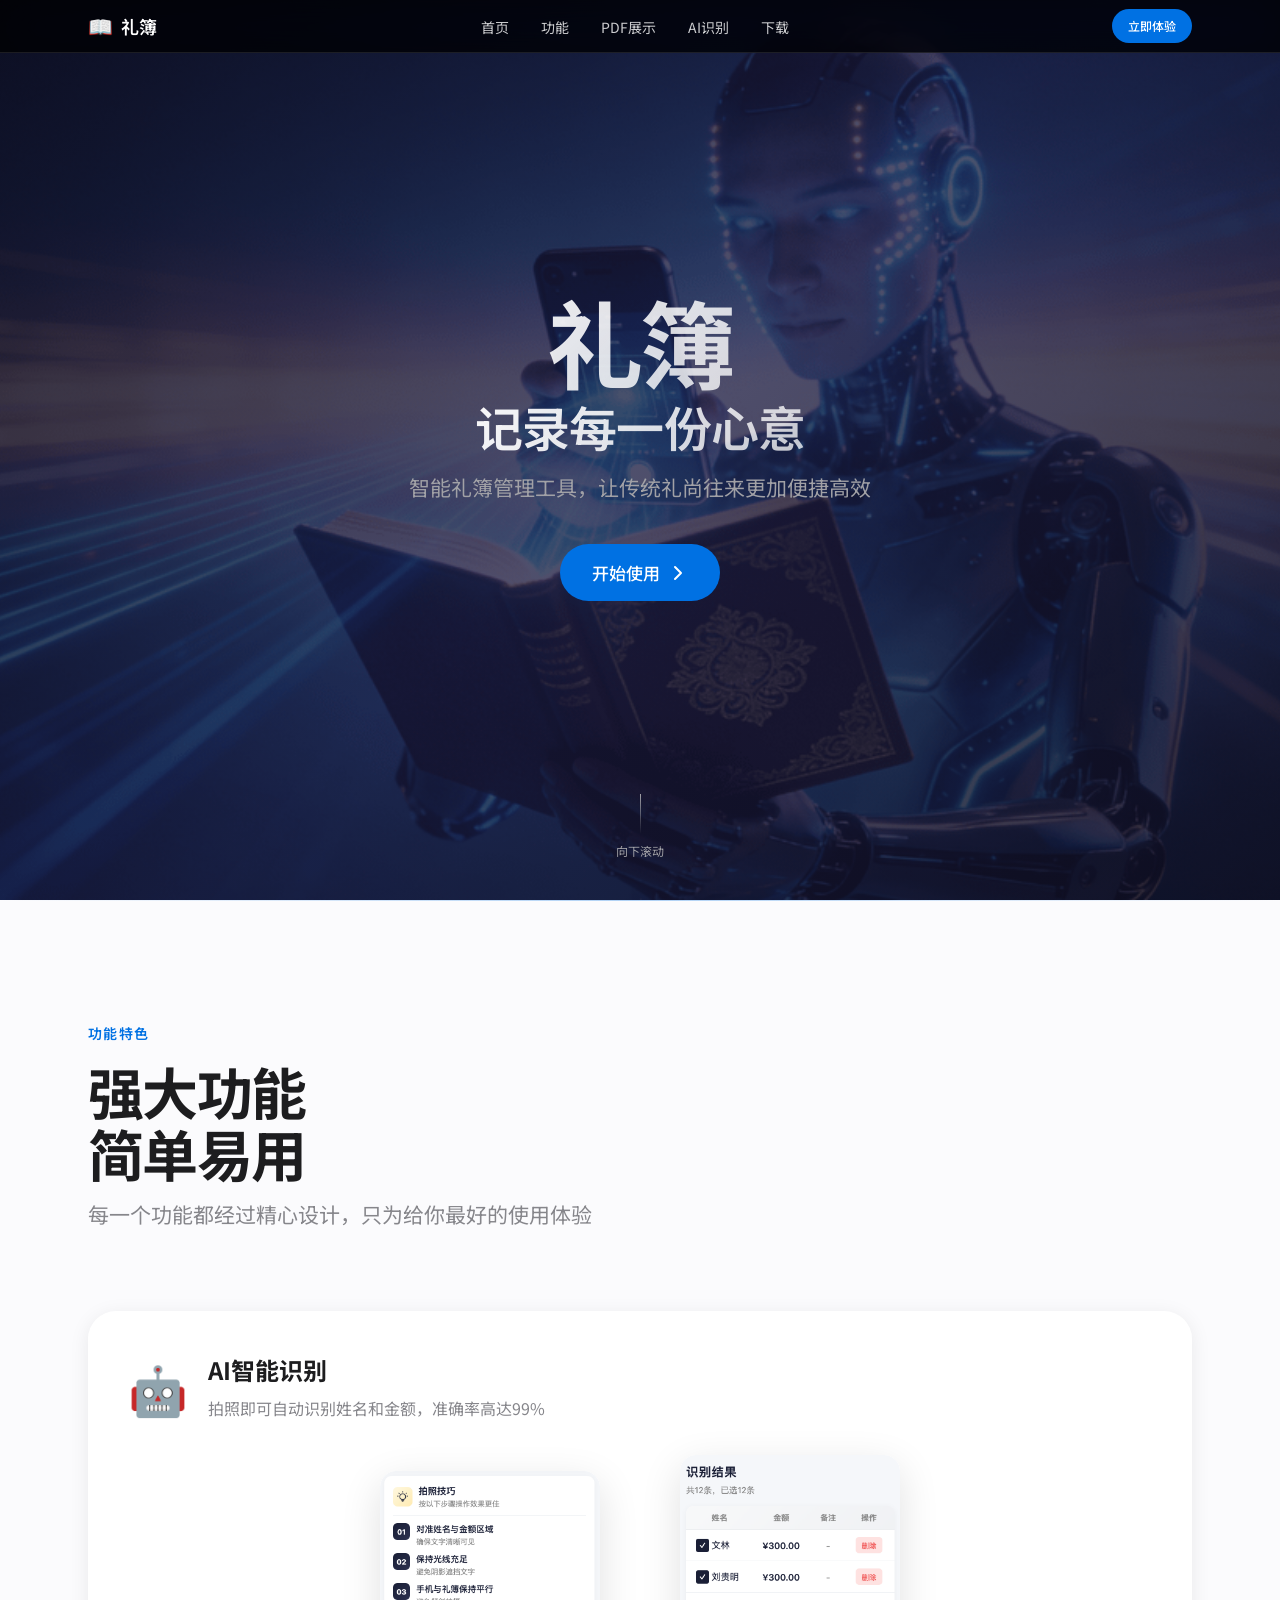
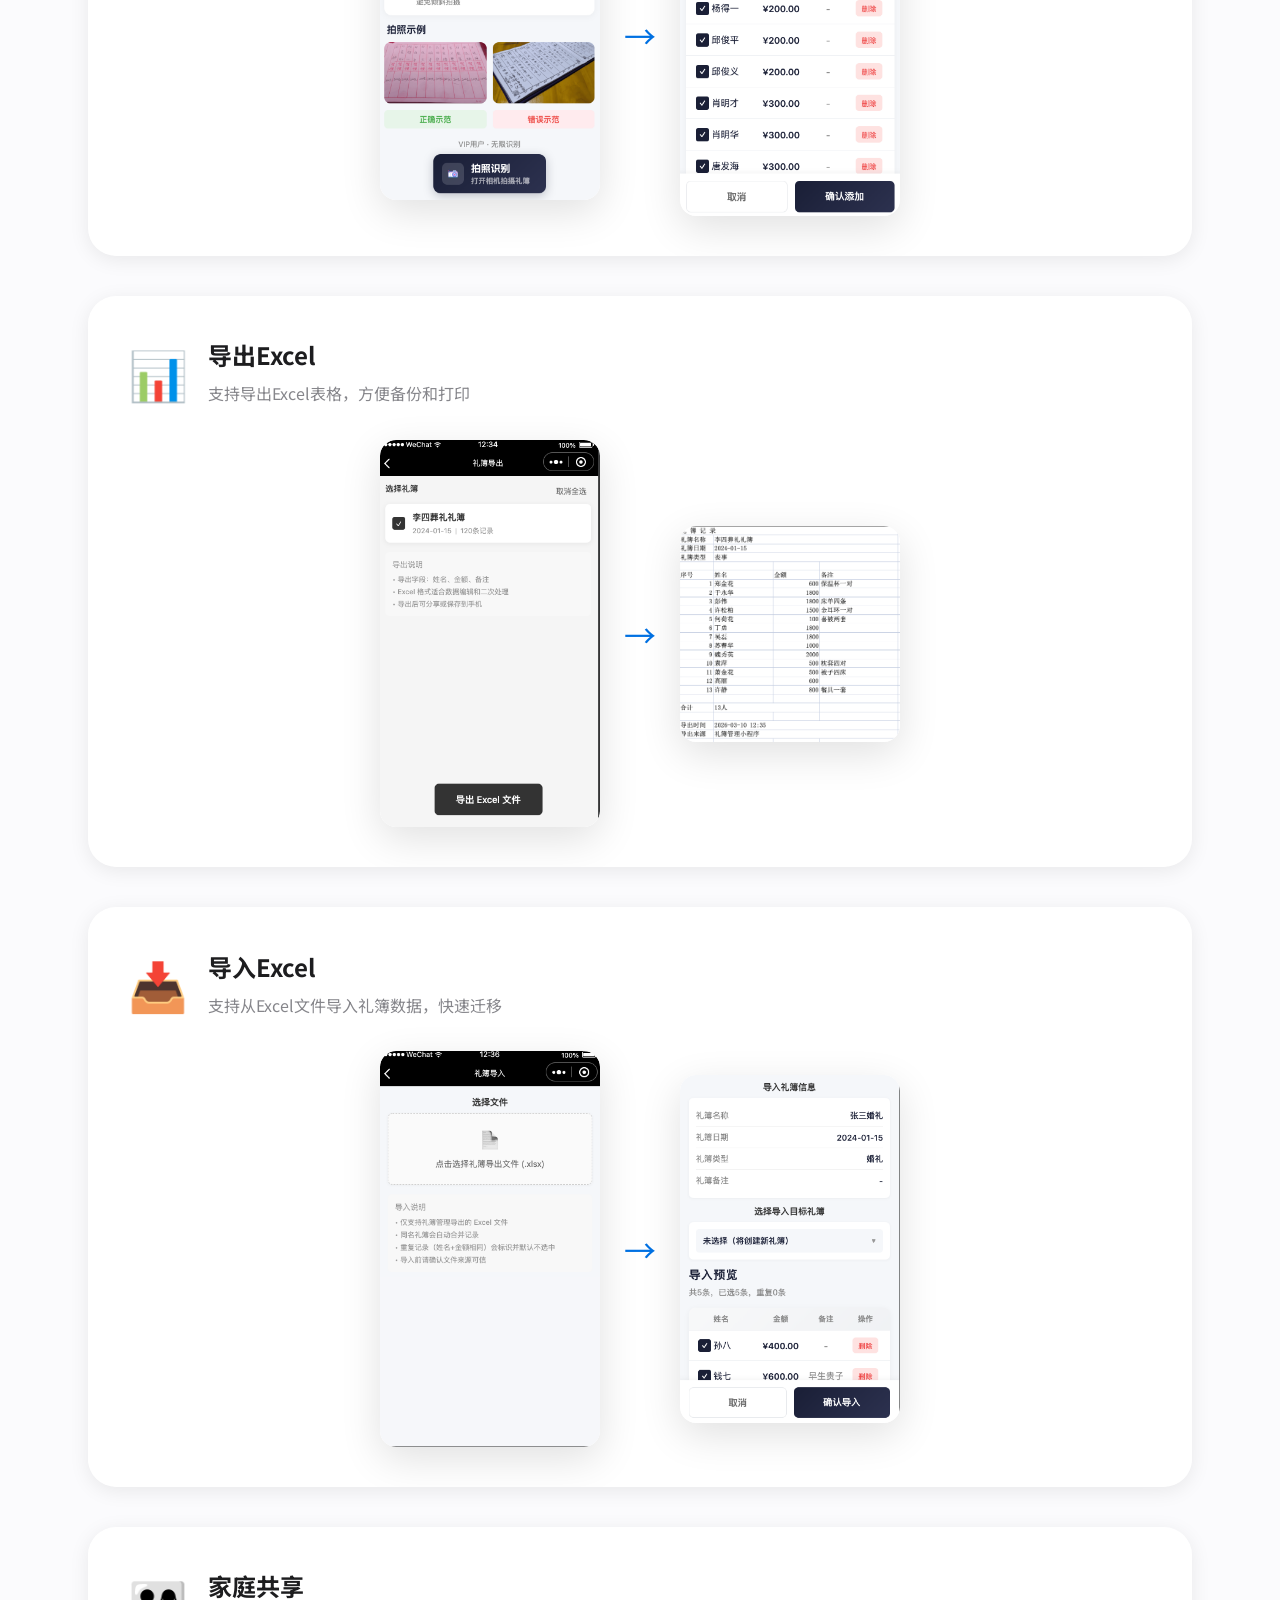
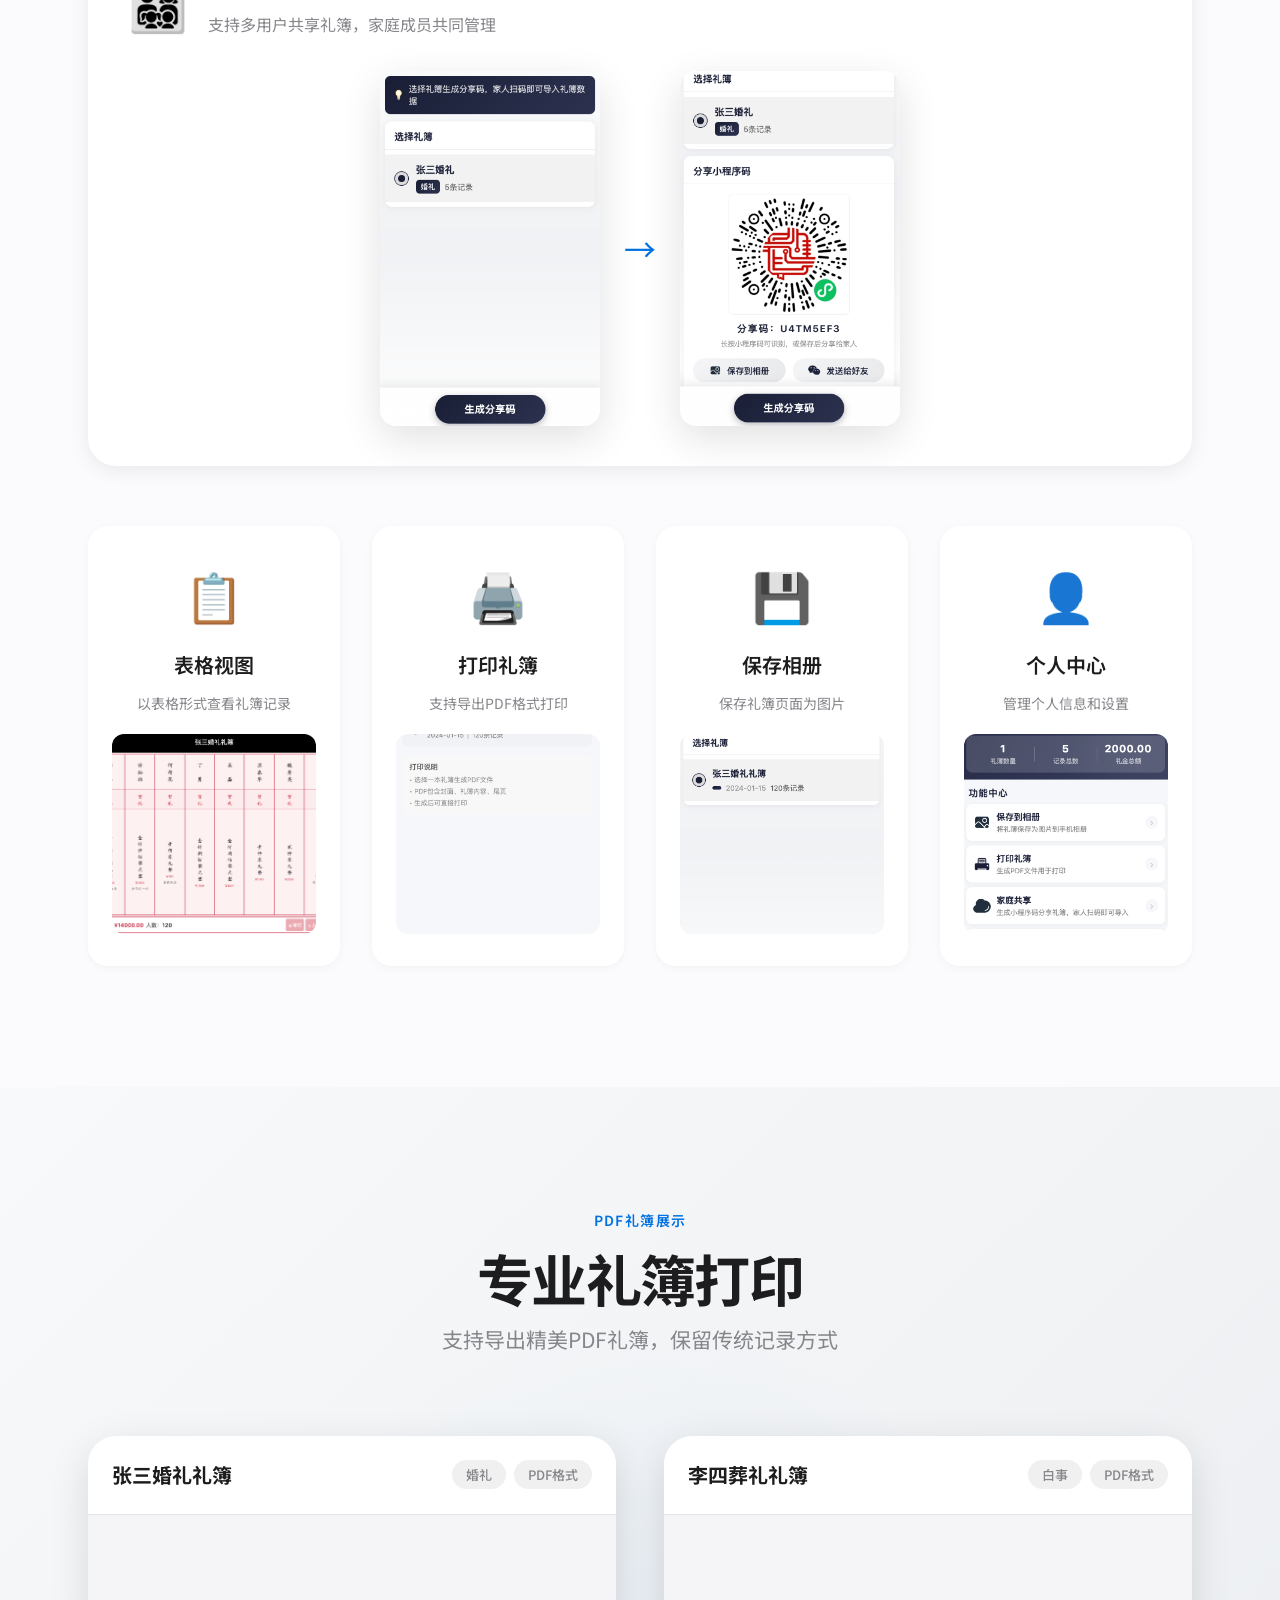
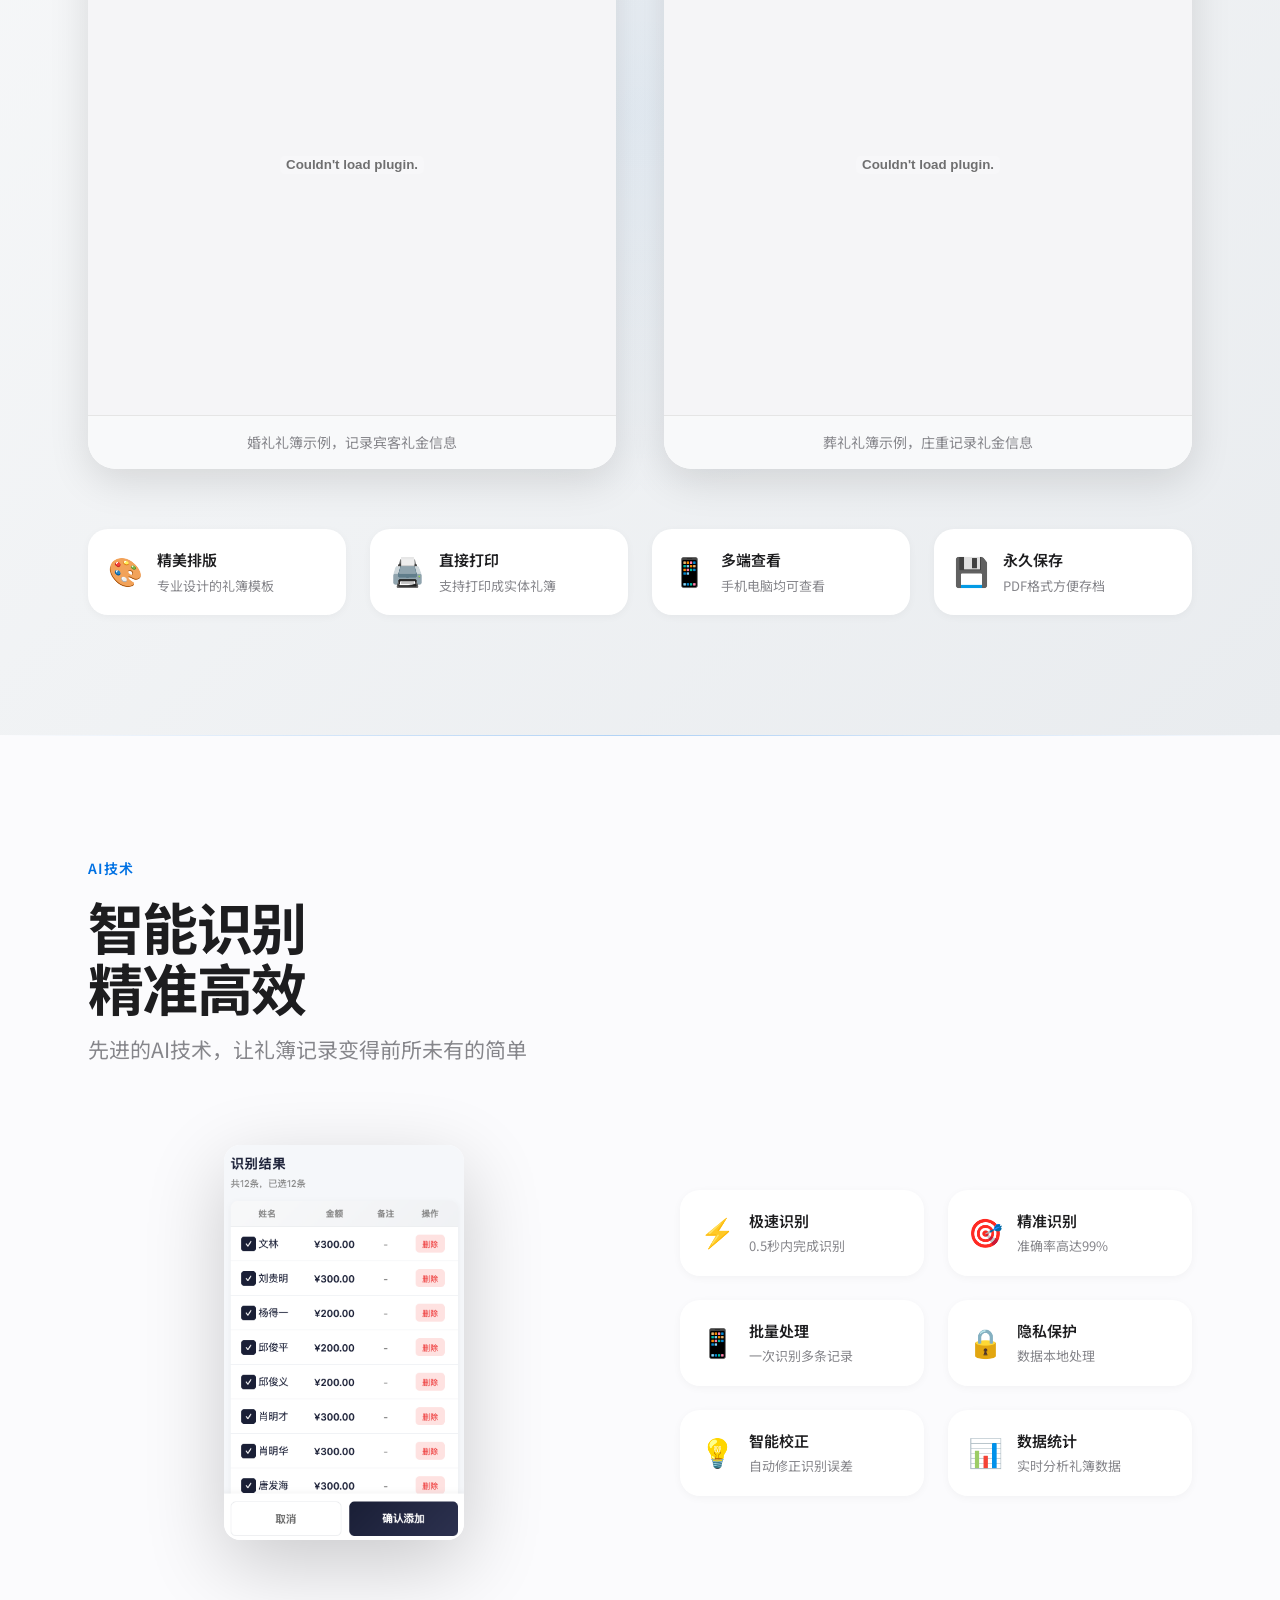
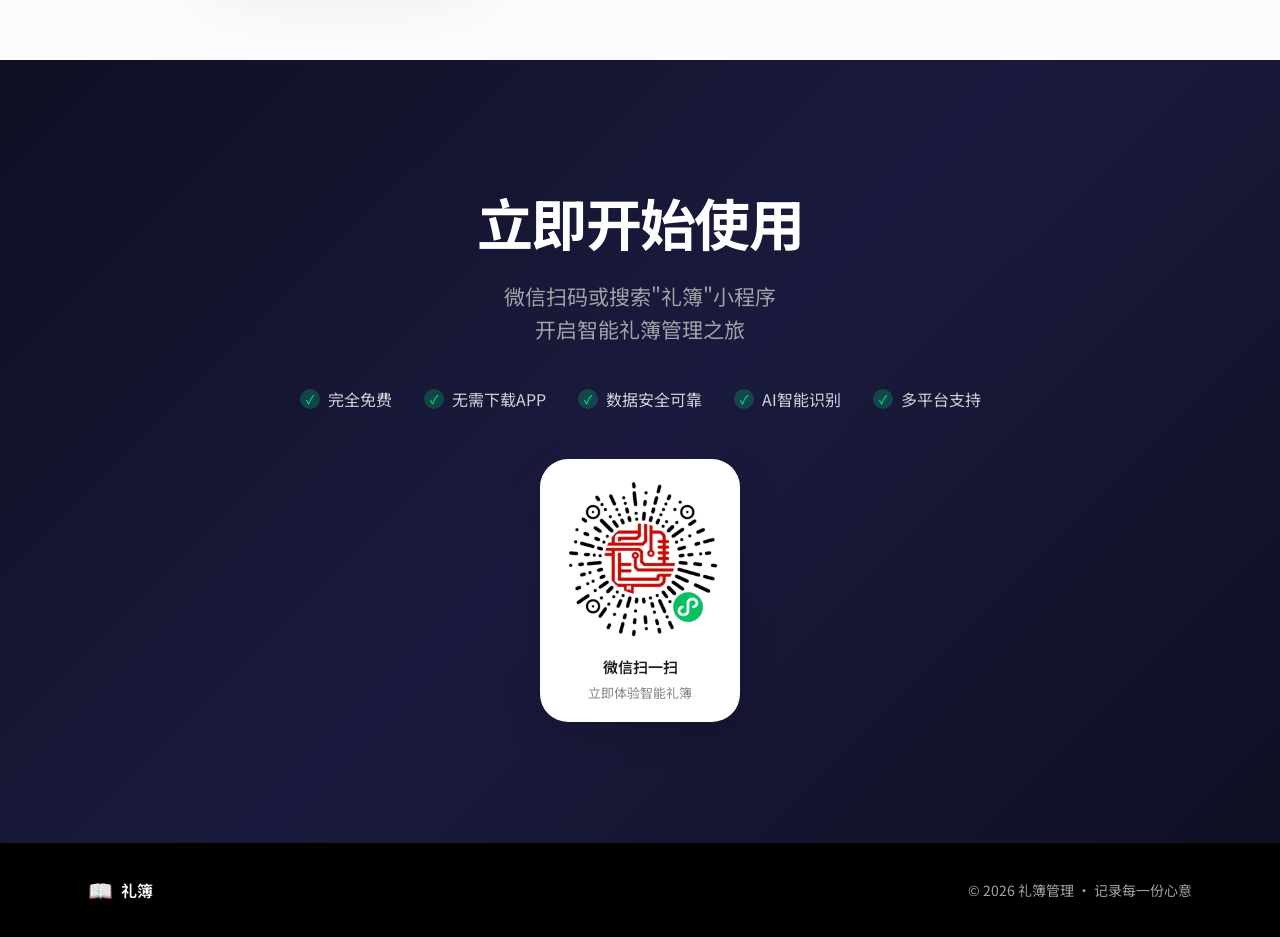
==== index.html @ dd9d32d2 "feat: 重新设计PC端页面，优化首屏展示 - 将pic.png作为首屏全屏背景 - 移除手机黑框效果，图片自适应展示 - 功能分组展示，操作和结果配对 - PDF内嵌展示，不打开新页面 - 添加丰" ====
<!doctype html>
<html lang="zh-CN">
  <head>
    <meta charset="UTF-8" />
    <meta name="viewport" content="width=device-width, initial-scale=1.0" />
    <title>礼簿 - 记录每一份心意</title>
    <link rel="stylesheet" href="./styles/styles.css" />
    <link
      href="https://fonts.googleapis.com/css2?family=Noto+Sans+SC:wght@300;400;500;600;700;800&display=swap"
      rel="stylesheet"
    />
  </head>
  <body>
    <nav class="navbar">
      <div class="nav-container">
        <div class="nav-logo">
          <span class="logo-icon">📖</span>
          <span class="logo-text">礼簿</span>
        </div>
        <ul class="nav-menu">
          <li><a href="#hero">首页</a></li>
          <li><a href="#features">功能</a></li>
          <li><a href="#pdf-showcase">PDF展示</a></li>
          <li><a href="#ai">AI识别</a></li>
          <li><a href="#download">下载</a></li>
        </ul>
        <a href="#download" class="nav-btn">立即体验</a>
      </div>
    </nav>

    <section id="hero" class="hero">
      <div class="hero-bg">
        <img src="./images/pic.png" alt="AI扫描礼簿" class="hero-bg-image" />
        <div class="hero-overlay"></div>
      </div>
      <div class="hero-content">
        <h1 class="hero-title">
          <span class="title-line title-line-1">礼簿</span>
          <span class="title-line title-line-2">记录每一份心意</span>
        </h1>
        <p class="hero-subtitle">
          智能礼簿管理工具，让传统礼尚往来更加便捷高效
        </p>
        <div class="hero-cta">
          <a href="#download" class="btn btn-primary">
            <span>开始使用</span>
            <svg
              class="btn-arrow"
              width="20"
              height="20"
              viewBox="0 0 20 20"
              fill="none"
            >
              <path
                d="M7 4L13 10L7 16"
                stroke="currentColor"
                stroke-width="2"
                stroke-linecap="round"
                stroke-linejoin="round"
              />
            </svg>
          </a>
        </div>
      </div>
      <div class="scroll-indicator">
        <div class="scroll-line"></div>
        <span>向下滚动</span>
      </div>
    </section>

    <section id="features" class="features">
      <div class="container">
        <div class="section-intro">
          <span class="section-label">功能特色</span>
          <h2 class="section-title">强大功能<br />简单易用</h2>
          <p class="section-desc">
            每一个功能都经过精心设计，只为给你最好的使用体验
          </p>
        </div>

        <div class="feature-group" data-aos="fade-up">
          <div class="feature-group-header">
            <div class="feature-group-icon">🤖</div>
            <div class="feature-group-info">
              <h3 class="feature-group-title">AI智能识别</h3>
              <p class="feature-group-desc">
                拍照即可自动识别姓名和金额，准确率高达99%
              </p>
            </div>
          </div>
          <div class="feature-group-images">
            <div class="feature-image-card">
              <img src="./images/ai-scan.png" alt="AI识别" />
              <div class="image-label">拍照识别</div>
            </div>
            <div class="feature-arrow">→</div>
            <div class="feature-image-card">
              <img src="./images/ai-scan-result.png" alt="识别结果" />
              <div class="image-label">识别结果</div>
            </div>
          </div>
        </div>

        <div class="feature-group" data-aos="fade-up" data-aos-delay="100">
          <div class="feature-group-header">
            <div class="feature-group-icon">📊</div>
            <div class="feature-group-info">
              <h3 class="feature-group-title">导出Excel</h3>
              <p class="feature-group-desc">
                支持导出Excel表格，方便备份和打印
              </p>
            </div>
          </div>
          <div class="feature-group-images">
            <div class="feature-image-card">
              <img src="./images/excel-export.png" alt="导出Excel" />
              <div class="image-label">导出操作</div>
            </div>
            <div class="feature-arrow">→</div>
            <div class="feature-image-card">
              <img src="./images/excel-export-reault.png" alt="导出结果" />
              <div class="image-label">导出结果</div>
            </div>
          </div>
        </div>

        <div class="feature-group" data-aos="fade-up" data-aos-delay="200">
          <div class="feature-group-header">
            <div class="feature-group-icon">📥</div>
            <div class="feature-group-info">
              <h3 class="feature-group-title">导入Excel</h3>
              <p class="feature-group-desc">
                支持从Excel文件导入礼簿数据，快速迁移
              </p>
            </div>
          </div>
          <div class="feature-group-images">
            <div class="feature-image-card">
              <img src="./images/excel-import.png" alt="导入Excel" />
              <div class="image-label">导入操作</div>
            </div>
            <div class="feature-arrow">→</div>
            <div class="feature-image-card">
              <img src="./images/excel-import-result.png" alt="导入结果" />
              <div class="image-label">导入结果</div>
            </div>
          </div>
        </div>

        <div class="feature-group" data-aos="fade-up" data-aos-delay="300">
          <div class="feature-group-header">
            <div class="feature-group-icon">👨‍👩‍👧‍👦</div>
            <div class="feature-group-info">
              <h3 class="feature-group-title">家庭共享</h3>
              <p class="feature-group-desc">
                支持多用户共享礼簿，家庭成员共同管理
              </p>
            </div>
          </div>
          <div class="feature-group-images">
            <div class="feature-image-card">
              <img src="./images/vip-family-share.png" alt="家庭共享" />
              <div class="image-label">共享设置</div>
            </div>
            <div class="feature-arrow">→</div>
            <div class="feature-image-card">
              <img src="./images/vip-family-share-result.png" alt="共享结果" />
              <div class="image-label">共享成员</div>
            </div>
          </div>
        </div>

        <div class="single-features">
          <div class="single-feature-card" data-aos="flip-left">
            <div class="single-feature-icon">📋</div>
            <h3 class="single-feature-title">表格视图</h3>
            <p class="single-feature-desc">以表格形式查看礼簿记录</p>
            <div class="single-feature-image">
              <img src="./images/git-book-view-table.png" alt="表格视图" />
            </div>
          </div>
          <div
            class="single-feature-card"
            data-aos="flip-left"
            data-aos-delay="100"
          >
            <div class="single-feature-icon">🖨️</div>
            <h3 class="single-feature-title">打印礼簿</h3>
            <p class="single-feature-desc">支持导出PDF格式打印</p>
            <div class="single-feature-image">
              <img src="./images/print-git-book.png" alt="打印礼簿" />
            </div>
          </div>
          <div
            class="single-feature-card"
            data-aos="flip-left"
            data-aos-delay="200"
          >
            <div class="single-feature-icon">💾</div>
            <h3 class="single-feature-title">保存相册</h3>
            <p class="single-feature-desc">保存礼簿页面为图片</p>
            <div class="single-feature-image">
              <img src="./images/save-photo.png" alt="保存相册" />
            </div>
          </div>
          <div
            class="single-feature-card"
            data-aos="flip-left"
            data-aos-delay="300"
          >
            <div class="single-feature-icon">👤</div>
            <h3 class="single-feature-title">个人中心</h3>
            <p class="single-feature-desc">管理个人信息和设置</p>
            <div class="single-feature-image">
              <img src="./images/my.png" alt="个人中心" />
            </div>
          </div>
        </div>
      </div>
    </section>

    <section id="pdf-showcase" class="pdf-showcase">
      <div class="container">
        <div class="section-intro center">
          <span class="section-label">PDF礼簿展示</span>
          <h2 class="section-title">专业礼簿打印</h2>
          <p class="section-desc">支持导出精美PDF礼簿，保留传统记录方式</p>
        </div>
        <div class="pdf-embed-grid">
          <div class="pdf-embed-card" data-aos="zoom-in">
            <div class="pdf-embed-header">
              <h3 class="pdf-embed-title">张三婚礼礼簿</h3>
              <div class="pdf-embed-tags">
                <span class="pdf-tag">婚礼</span>
                <span class="pdf-tag">PDF格式</span>
              </div>
            </div>
            <div class="pdf-embed-container">
              <embed
                src="./assets/张三婚礼礼簿.pdf"
                type="application/pdf"
                width="100%"
                height="100%"
              />
            </div>
            <div class="pdf-embed-footer">
              <p>婚礼礼簿示例，记录宾客礼金信息</p>
            </div>
          </div>
          <div class="pdf-embed-card" data-aos="zoom-in" data-aos-delay="200">
            <div class="pdf-embed-header">
              <h3 class="pdf-embed-title">李四葬礼礼簿</h3>
              <div class="pdf-embed-tags">
                <span class="pdf-tag">白事</span>
                <span class="pdf-tag">PDF格式</span>
              </div>
            </div>
            <div class="pdf-embed-container">
              <embed
                src="./assets/李四葬礼礼簿.pdf"
                type="application/pdf"
                width="100%"
                height="100%"
              />
            </div>
            <div class="pdf-embed-footer">
              <p>葬礼礼簿示例，庄重记录礼金信息</p>
            </div>
          </div>
        </div>
        <div class="pdf-features">
          <div class="pdf-feature-item" data-aos="flip-left">
            <div class="pdf-feature-icon">🎨</div>
            <div class="pdf-feature-content">
              <h4>精美排版</h4>
              <p>专业设计的礼簿模板</p>
            </div>
          </div>
          <div
            class="pdf-feature-item"
            data-aos="flip-left"
            data-aos-delay="100"
          >
            <div class="pdf-feature-icon">🖨️</div>
            <div class="pdf-feature-content">
              <h4>直接打印</h4>
              <p>支持打印成实体礼簿</p>
            </div>
          </div>
          <div
            class="pdf-feature-item"
            data-aos="flip-left"
            data-aos-delay="200"
          >
            <div class="pdf-feature-icon">📱</div>
            <div class="pdf-feature-content">
              <h4>多端查看</h4>
              <p>手机电脑均可查看</p>
            </div>
          </div>
          <div
            class="pdf-feature-item"
            data-aos="flip-left"
            data-aos-delay="300"
          >
            <div class="pdf-feature-icon">💾</div>
            <div class="pdf-feature-content">
              <h4>永久保存</h4>
              <p>PDF格式方便存档</p>
            </div>
          </div>
        </div>
      </div>
    </section>

    <section id="ai" class="ai-section">
      <div class="container">
        <div class="section-intro">
          <span class="section-label">AI技术</span>
          <h2 class="section-title">智能识别<br />精准高效</h2>
          <p class="section-desc">先进的AI技术，让礼簿记录变得前所未有的简单</p>
        </div>
        <div class="ai-showcase">
          <div class="ai-phone" data-aos="fade-right">
            <div class="ai-phone-frame">
              <img
                src="./images/ai-scan-result.png"
                alt="AI识别结果"
                class="ai-image"
              />
            </div>
          </div>
          <div class="ai-features">
            <div class="ai-feature-item" data-aos="fade-left">
              <div class="ai-feature-icon">⚡</div>
              <div class="ai-feature-content">
                <h4>极速识别</h4>
                <p>0.5秒内完成识别</p>
              </div>
            </div>
            <div
              class="ai-feature-item"
              data-aos="fade-left"
              data-aos-delay="100"
            >
              <div class="ai-feature-icon">🎯</div>
              <div class="ai-feature-content">
                <h4>精准识别</h4>
                <p>准确率高达99%</p>
              </div>
            </div>
            <div
              class="ai-feature-item"
              data-aos="fade-left"
              data-aos-delay="200"
            >
              <div class="ai-feature-icon">📱</div>
              <div class="ai-feature-content">
                <h4>批量处理</h4>
                <p>一次识别多条记录</p>
              </div>
            </div>
            <div
              class="ai-feature-item"
              data-aos="fade-left"
              data-aos-delay="300"
            >
              <div class="ai-feature-icon">🔒</div>
              <div class="ai-feature-content">
                <h4>隐私保护</h4>
                <p>数据本地处理</p>
              </div>
            </div>
            <div
              class="ai-feature-item"
              data-aos="fade-left"
              data-aos-delay="400"
            >
              <div class="ai-feature-icon">💡</div>
              <div class="ai-feature-content">
                <h4>智能校正</h4>
                <p>自动修正识别误差</p>
              </div>
            </div>
            <div
              class="ai-feature-item"
              data-aos="fade-left"
              data-aos-delay="500"
            >
              <div class="ai-feature-icon">📊</div>
              <div class="ai-feature-content">
                <h4>数据统计</h4>
                <p>实时分析礼簿数据</p>
              </div>
            </div>
          </div>
        </div>
      </div>
    </section>

    <section id="download" class="download">
      <div class="download-bg">
        <div class="floating-shapes">
          <div class="shape shape-1"></div>
          <div class="shape shape-2"></div>
          <div class="shape shape-3"></div>
        </div>
      </div>
      <div class="container">
        <div class="download-content">
          <h2 class="download-title">立即开始使用</h2>
          <p class="download-desc">
            微信扫码或搜索"礼簿"小程序<br />开启智能礼簿管理之旅
          </p>
          <div class="download-features">
            <div class="download-feature" data-aos="zoom-in">
              <span class="check-icon">✓</span>
              <span>完全免费</span>
            </div>
            <div
              class="download-feature"
              data-aos="zoom-in"
              data-aos-delay="100"
            >
              <span class="check-icon">✓</span>
              <span>无需下载APP</span>
            </div>
            <div
              class="download-feature"
              data-aos="zoom-in"
              data-aos-delay="200"
            >
              <span class="check-icon">✓</span>
              <span>数据安全可靠</span>
            </div>
            <div
              class="download-feature"
              data-aos="zoom-in"
              data-aos-delay="300"
            >
              <span class="check-icon">✓</span>
              <span>AI智能识别</span>
            </div>
            <div
              class="download-feature"
              data-aos="zoom-in"
              data-aos-delay="400"
            >
              <span class="check-icon">✓</span>
              <span>多平台支持</span>
            </div>
          </div>
          <div class="download-qr">
            <div class="qr-container" data-aos="zoom-in">
              <img
                src="./images/qrcode.jpg"
                alt="礼簿小程序二维码"
                class="qr-image"
              />
              <p class="qr-text">微信扫一扫</p>
              <p class="qr-subtext">立即体验智能礼簿</p>
            </div>
          </div>
        </div>
      </div>
    </section>

    <footer class="footer">
      <div class="container">
        <div class="footer-content">
          <div class="footer-brand">
            <span class="footer-logo">📖</span>
            <span class="footer-name">礼簿</span>
          </div>
          <p class="footer-copyright">© 2026 礼簿管理 · 记录每一份心意</p>
        </div>
      </div>
    </footer>

    <script src="./scripts/script.js"></script>
  </body>
</html>
---- styles/styles.css ----
* {
  margin: 0;
  padding: 0;
  box-sizing: border-box;
}

:root {
  --text-primary: #1d1d1f;
  --text-secondary: #86868b;
  --text-light: #a1a1a6;
  --bg-primary: #000000;
  --bg-secondary: #fbfbfd;
  --bg-card: #ffffff;
  --accent-blue: #0071e3;
  --accent-blue-hover: #0077ed;
  --gradient-1: linear-gradient(135deg, #667eea 0%, #764ba2 100%);
  --gradient-2: linear-gradient(135deg, #f093fb 0%, #f5576c 100%);
  --gradient-3: linear-gradient(135deg, #4facfe 0%, #00f2fe 100%);
  --shadow-sm: 0 2px 8px rgba(0, 0, 0, 0.04);
  --shadow-md: 0 4px 20px rgba(0, 0, 0, 0.08);
  --shadow-lg: 0 12px 40px rgba(0, 0, 0, 0.12);
  --shadow-xl: 0 24px 80px rgba(0, 0, 0, 0.2);
  --radius-sm: 12px;
  --radius-md: 20px;
  --radius-lg: 28px;
  --radius-xl: 40px;
}

html {
  scroll-behavior: smooth;
}

body {
  font-family:
    "Noto Sans SC",
    -apple-system,
    BlinkMacSystemFont,
    "SF Pro Display",
    "SF Pro Text",
    sans-serif;
  color: var(--text-primary);
  line-height: 1.5;
  background: var(--bg-primary);
  overflow-x: hidden;
  -webkit-font-smoothing: antialiased;
  -moz-osx-font-smoothing: grayscale;
}

.container {
  max-width: 1200px;
  margin: 0 auto;
  padding: 0 48px;
}

.navbar {
  position: fixed;
  top: 0;
  left: 0;
  right: 0;
  background: rgba(0, 0, 0, 0.8);
  backdrop-filter: saturate(180%) blur(20px);
  -webkit-backdrop-filter: saturate(180%) blur(20px);
  z-index: 1000;
  border-bottom: 1px solid rgba(255, 255, 255, 0.1);
  transition: all 0.3s ease;
}

.navbar.scrolled {
  background: rgba(0, 0, 0, 0.95);
  box-shadow: 0 4px 20px rgba(0, 0, 0, 0.3);
}

.nav-container {
  max-width: 1200px;
  margin: 0 auto;
  padding: 0 48px;
  display: flex;
  align-items: center;
  justify-content: space-between;
  height: 52px;
}

.nav-logo {
  display: flex;
  align-items: center;
  gap: 8px;
  font-size: 18px;
  font-weight: 600;
  color: #ffffff;
  animation: fadeInDown 0.8s ease;
}

.logo-icon {
  font-size: 20px;
  animation: pulse 2s ease-in-out infinite;
}

@keyframes pulse {
  0%,
  100% {
    transform: scale(1);
  }
  50% {
    transform: scale(1.1);
  }
}

.nav-menu {
  display: flex;
  list-style: none;
  gap: 32px;
  animation: fadeInDown 0.8s ease 0.2s both;
}

.nav-menu a {
  text-decoration: none;
  color: rgba(255, 255, 255, 0.8);
  font-size: 14px;
  font-weight: 400;
  transition: all 0.3s ease;
  position: relative;
}

.nav-menu a::after {
  content: "";
  position: absolute;
  bottom: -4px;
  left: 0;
  width: 0;
  height: 2px;
  background: var(--accent-blue);
  transition: width 0.3s ease;
}

.nav-menu a:hover {
  color: #ffffff;
}

.nav-menu a:hover::after {
  width: 100%;
}

.nav-btn {
  display: inline-flex;
  align-items: center;
  padding: 8px 16px;
  background: var(--accent-blue);
  color: white;
  text-decoration: none;
  border-radius: 980px;
  font-size: 12px;
  font-weight: 500;
  transition: all 0.3s ease;
  animation: fadeInDown 0.8s ease 0.4s both;
}

.nav-btn:hover {
  background: var(--accent-blue-hover);
  transform: translateY(-2px);
  box-shadow: 0 4px 12px rgba(0, 113, 227, 0.4);
}

@keyframes fadeInDown {
  from {
    opacity: 0;
    transform: translateY(-20px);
  }
  to {
    opacity: 1;
    transform: translateY(0);
  }
}

.hero {
  min-height: 100vh;
  display: flex;
  flex-direction: column;
  align-items: center;
  justify-content: center;
  position: relative;
  overflow: hidden;
  padding-top: 52px;
  padding-bottom: 60px;
}

.hero-bg {
  position: absolute;
  top: 0;
  left: 0;
  right: 0;
  bottom: 0;
  overflow: hidden;
}

.hero-bg-image {
  width: 100%;
  height: 100%;
  object-fit: cover;
  object-position: center;
  animation: bgZoom 20s ease-in-out infinite;
}

@keyframes bgZoom {
  0%, 100% {
    transform: scale(1);
  }
  50% {
    transform: scale(1.05);
  }
}

.hero-overlay {
  position: absolute;
  top: 0;
  left: 0;
  right: 0;
  bottom: 0;
  background: linear-gradient(
    135deg,
    rgba(15, 15, 35, 0.85) 0%,
    rgba(26, 26, 62, 0.75) 50%,
    rgba(15, 15, 35, 0.85) 100%
  );
}

.hero-content {
  position: relative;
  z-index: 1;
  text-align: center;
  padding: 0 24px;
  animation: fadeInUp 1s ease 0.5s both;
}

@keyframes fadeInUp {
  from {
    opacity: 0;
    transform: translateY(40px);
  }
  to {
    opacity: 1;
    transform: translateY(0);
  }
}

.hero-title {
  margin-bottom: 20px;
}

.title-line {
  display: block;
  background: linear-gradient(
    135deg,
    #ffffff 0%,
    rgba(255, 255, 255, 0.7) 100%
  );
  -webkit-background-clip: text;
  -webkit-text-fill-color: transparent;
  background-clip: text;
}

.title-line-1 {
  font-size: clamp(48px, 10vw, 96px);
  font-weight: 700;
  letter-spacing: -0.03em;
  line-height: 1.05;
  animation: titleGlow 3s ease-in-out infinite;
}

@keyframes titleGlow {
  0%,
  100% {
    filter: drop-shadow(0 0 20px rgba(255, 255, 255, 0.3));
  }
  50% {
    filter: drop-shadow(0 0 40px rgba(255, 255, 255, 0.5));
  }
}

.title-line-2 {
  font-size: clamp(24px, 5vw, 48px);
  font-weight: 600;
  letter-spacing: -0.02em;
  line-height: 1.1;
  margin-top: 8px;
}

.hero-subtitle {
  font-size: clamp(16px, 2vw, 21px);
  color: var(--text-light);
  margin-bottom: 40px;
  max-width: 500px;
  margin-left: auto;
  margin-right: auto;
  line-height: 1.5;
  animation: fadeIn 1s ease 0.8s both;
}

@keyframes fadeIn {
  from {
    opacity: 0;
  }
  to {
    opacity: 1;
  }
}

.hero-cta {
  display: flex;
  justify-content: center;
  animation: fadeIn 1s ease 1s both;
}

.btn {
  display: inline-flex;
  align-items: center;
  gap: 8px;
  padding: 16px 32px;
  border-radius: 980px;
  font-size: 17px;
  font-weight: 500;
  text-decoration: none;
  transition: all 0.4s cubic-bezier(0.25, 0.1, 0.25, 1);
  cursor: pointer;
}

.btn-primary {
  background: var(--accent-blue);
  color: white;
  position: relative;
  overflow: hidden;
}

.btn-primary::before {
  content: "";
  position: absolute;
  top: 0;
  left: -100%;
  width: 100%;
  height: 100%;
  background: linear-gradient(
    90deg,
    transparent,
    rgba(255, 255, 255, 0.3),
    transparent
  );
  transition: left 0.5s ease;
}

.btn-primary:hover::before {
  left: 100%;
}

.btn-primary:hover {
  background: var(--accent-blue-hover);
  transform: translateY(-3px) scale(1.05);
  box-shadow: 0 10px 30px rgba(0, 113, 227, 0.4);
}

.btn-arrow {
  transition: transform 0.3s ease;
}

.btn:hover .btn-arrow {
  transform: translateX(4px);
}

.hero-showcase {
  position: relative;
  z-index: 1;
  margin-top: 60px;
  animation: fadeInUp 1s ease 1.2s both;
}

.showcase-wrapper {
  display: flex;
  align-items: center;
  gap: 60px;
  justify-content: center;
}

.showcase-decoration {
  position: relative;
  width: 280px;
  height: auto;
  animation: decorationFloat 8s ease-in-out infinite;
}

.decoration-image {
  width: 100%;
  height: auto;
  display: block;
  filter: drop-shadow(0 20px 40px rgba(0, 113, 227, 0.3));
}

@keyframes decorationFloat {
  0%,
  100% {
    transform: translateY(0) rotate(0deg);
  }
  25% {
    transform: translateY(-15px) rotate(2deg);
  }
  50% {
    transform: translateY(-25px) rotate(0deg);
  }
  75% {
    transform: translateY(-15px) rotate(-2deg);
  }
}

.showcase-container {
  display: flex;
  align-items: center;
  gap: 40px;
  justify-content: center;
}

.showcase-phone {
  position: relative;
  width: auto;
  max-width: 240px;
  overflow: hidden;
  transition: all 0.5s ease;
  border-radius: 16px;
  box-shadow: var(--shadow-lg);
}

.showcase-phone:hover {
  transform: translateY(-10px) scale(1.05);
  box-shadow: var(--shadow-xl);
}

.showcase-image {
  width: 100%;
  height: auto;
  display: block;
  border-radius: 16px;
}

.showcase-label {
  position: absolute;
  bottom: -30px;
  left: 50%;
  transform: translateX(-50%);
  color: var(--text-light);
  font-size: 14px;
  white-space: nowrap;
}

.showcase-arrow {
  font-size: 32px;
  color: var(--text-light);
  animation: arrowPulse 2s ease-in-out infinite;
}

@keyframes arrowPulse {
  0%,
  100% {
    transform: translateX(0);
    opacity: 0.5;
  }
  50% {
    transform: translateX(10px);
    opacity: 1;
  }
}

.scroll-indicator {
  position: absolute;
  bottom: 40px;
  left: 50%;
  transform: translateX(-50%);
  display: flex;
  flex-direction: column;
  align-items: center;
  gap: 8px;
  color: var(--text-light);
  font-size: 12px;
  animation:
    bounce 2s ease-in-out infinite,
    fadeIn 1s ease 1.5s both;
}

.scroll-line {
  width: 1px;
  height: 40px;
  background: linear-gradient(to bottom, var(--text-light), transparent);
}

@keyframes bounce {
  0%,
  100% {
    transform: translateX(-50%) translateY(0);
  }
  50% {
    transform: translateX(-50%) translateY(10px);
  }
}

.features {
  padding: 120px 0;
  background: var(--bg-secondary);
  position: relative;
  overflow: hidden;
}

.features::before {
  content: "";
  position: absolute;
  top: 0;
  left: 0;
  right: 0;
  height: 1px;
  background: linear-gradient(
    90deg,
    transparent,
    rgba(0, 113, 227, 0.3),
    transparent
  );
}

.section-intro {
  margin-bottom: 80px;
}

.section-intro.center {
  text-align: center;
}

.section-label {
  display: inline-block;
  font-size: 14px;
  font-weight: 600;
  color: var(--accent-blue);
  text-transform: uppercase;
  letter-spacing: 0.1em;
  margin-bottom: 16px;
  animation: fadeInUp 0.8s ease both;
}

.section-title {
  font-size: clamp(32px, 5vw, 56px);
  font-weight: 700;
  color: var(--text-primary);
  letter-spacing: -0.03em;
  line-height: 1.1;
  margin-bottom: 16px;
  animation: fadeInUp 0.8s ease 0.1s both;
}

.section-desc {
  font-size: clamp(16px, 2vw, 21px);
  color: var(--text-secondary);
  max-width: 600px;
  line-height: 1.5;
  animation: fadeInUp 0.8s ease 0.2s both;
}

.section-intro.center .section-desc {
  margin: 0 auto;
}

.feature-group {
  background: #ffffff;
  border-radius: var(--radius-lg);
  padding: 40px;
  margin-bottom: 40px;
  box-shadow: var(--shadow-md);
  transition: all 0.5s ease;
  position: relative;
  overflow: hidden;
}

.feature-group::before {
  content: "";
  position: absolute;
  top: 0;
  left: 0;
  right: 0;
  height: 4px;
  background: linear-gradient(90deg, var(--accent-blue), #667eea, #764ba2);
  transform: scaleX(0);
  transition: transform 0.5s ease;
}

.feature-group:hover::before {
  transform: scaleX(1);
}

.feature-group:hover {
  transform: translateY(-8px);
  box-shadow: var(--shadow-xl);
}

.feature-group-header {
  display: flex;
  align-items: center;
  gap: 20px;
  margin-bottom: 32px;
}

.feature-group-icon {
  font-size: 48px;
  animation: iconFloat 3s ease-in-out infinite;
}

@keyframes iconFloat {
  0%,
  100% {
    transform: translateY(0);
  }
  50% {
    transform: translateY(-10px);
  }
}

.feature-group-info {
  flex: 1;
}

.feature-group-title {
  font-size: 24px;
  font-weight: 700;
  color: var(--text-primary);
  margin-bottom: 8px;
}

.feature-group-desc {
  font-size: 16px;
  color: var(--text-secondary);
  line-height: 1.6;
}

.feature-group-images {
  display: flex;
  align-items: center;
  gap: 24px;
  justify-content: center;
}

.feature-image-card {
  position: relative;
  width: auto;
  max-width: 220px;
  overflow: hidden;
  transition: all 0.5s ease;
  border-radius: 16px;
  box-shadow: var(--shadow-lg);
}

.feature-image-card:hover {
  transform: translateY(-12px) scale(1.05);
  box-shadow: var(--shadow-xl);
}

.feature-image-card img {
  width: 100%;
  height: auto;
  display: block;
  border-radius: 16px;
}

.image-label {
  position: absolute;
  bottom: -28px;
  left: 50%;
  transform: translateX(-50%);
  color: var(--text-secondary);
  font-size: 14px;
  white-space: nowrap;
}

.feature-arrow {
  font-size: 32px;
  color: var(--accent-blue);
  animation: arrowPulse 2s ease-in-out infinite;
}

.single-features {
  display: grid;
  grid-template-columns: repeat(4, 1fr);
  gap: 32px;
  margin-top: 60px;
}

.single-feature-card {
  background: #ffffff;
  border-radius: var(--radius-md);
  padding: 32px 24px;
  text-align: center;
  box-shadow: var(--shadow-sm);
  transition: all 0.5s ease;
  position: relative;
  overflow: hidden;
}

.single-feature-card::before {
  content: "";
  position: absolute;
  top: 0;
  left: 0;
  right: 0;
  height: 3px;
  background: linear-gradient(90deg, var(--accent-blue), #667eea);
  transform: scaleX(0);
  transition: transform 0.5s ease;
}

.single-feature-card:hover::before {
  transform: scaleX(1);
}

.single-feature-card:hover {
  transform: translateY(-12px) scale(1.02);
  box-shadow: var(--shadow-xl);
}

.single-feature-icon {
  font-size: 48px;
  margin-bottom: 20px;
  animation: iconFloat 3s ease-in-out infinite;
}

.single-feature-title {
  font-size: 20px;
  font-weight: 600;
  color: var(--text-primary);
  margin-bottom: 12px;
}

.single-feature-desc {
  font-size: 14px;
  color: var(--text-secondary);
  line-height: 1.6;
  margin-bottom: 20px;
}

.single-feature-image {
  width: 100%;
  height: 200px;
  overflow: hidden;
  border-radius: var(--radius-sm);
  background: #f5f5f7;
}

.single-feature-image img {
  width: 100%;
  height: 100%;
  object-fit: cover;
  transition: transform 0.5s ease;
}

.single-feature-card:hover .single-feature-image img {
  transform: scale(1.1);
}

.pdf-showcase {
  padding: 120px 0;
  background: linear-gradient(135deg, #f8f9fa 0%, #e9ecef 100%);
  position: relative;
  overflow: hidden;
}

.pdf-showcase::before {
  content: "";
  position: absolute;
  top: 50%;
  left: 50%;
  transform: translate(-50%, -50%);
  width: 800px;
  height: 800px;
  background: radial-gradient(
    circle,
    rgba(0, 113, 227, 0.05) 0%,
    transparent 70%
  );
  pointer-events: none;
}

.pdf-showcase .section-label {
  color: var(--accent-blue);
}

.pdf-showcase .section-title {
  color: var(--text-primary);
}

.pdf-showcase .section-desc {
  color: var(--text-secondary);
}

.pdf-embed-grid {
  display: grid;
  grid-template-columns: repeat(2, 1fr);
  gap: 48px;
  margin-top: 80px;
}

.pdf-embed-card {
  background: #ffffff;
  border-radius: var(--radius-lg);
  overflow: hidden;
  box-shadow: var(--shadow-lg);
  transition: all 0.5s ease;
}

.pdf-embed-card:hover {
  transform: translateY(-8px);
  box-shadow: var(--shadow-xl);
}

.pdf-embed-header {
  padding: 24px;
  border-bottom: 1px solid #e5e5e5;
  display: flex;
  justify-content: space-between;
  align-items: center;
}

.pdf-embed-title {
  font-size: 20px;
  font-weight: 700;
  color: var(--text-primary);
}

.pdf-embed-tags {
  display: flex;
  gap: 8px;
}

.pdf-tag {
  display: inline-block;
  padding: 5px 14px;
  background: #f0f0f0;
  color: var(--text-secondary);
  border-radius: 980px;
  font-size: 13px;
  font-weight: 500;
  transition: all 0.3s ease;
}

.pdf-embed-card:hover .pdf-tag {
  background: var(--accent-blue);
  color: #ffffff;
}

.pdf-embed-container {
  height: 500px;
  background: #f5f5f7;
}

.pdf-embed-container embed {
  border: none;
}

.pdf-embed-footer {
  padding: 16px 24px;
  background: #f8f9fa;
  border-top: 1px solid #e5e5e5;
}

.pdf-embed-footer p {
  font-size: 14px;
  color: var(--text-secondary);
  text-align: center;
}

.pdf-features {
  display: grid;
  grid-template-columns: repeat(4, 1fr);
  gap: 24px;
  margin-top: 60px;
}

.pdf-feature-item {
  display: flex;
  gap: 14px;
  padding: 20px;
  background: #ffffff;
  border-radius: var(--radius-md);
  box-shadow: var(--shadow-sm);
  transition: all 0.4s ease;
}

.pdf-feature-item:hover {
  transform: translateY(-6px) rotateY(5deg);
  box-shadow: var(--shadow-lg);
}

.pdf-feature-icon {
  font-size: 28px;
  flex-shrink: 0;
}

.pdf-feature-content h4 {
  font-size: 15px;
  font-weight: 600;
  color: var(--text-primary);
  margin-bottom: 4px;
}

.pdf-feature-content p {
  font-size: 13px;
  color: var(--text-secondary);
}

.ai-section {
  padding: 120px 0;
  background: var(--bg-secondary);
  position: relative;
  overflow: hidden;
}

.ai-section::before {
  content: "";
  position: absolute;
  top: 0;
  left: 0;
  right: 0;
  height: 1px;
  background: linear-gradient(
    90deg,
    transparent,
    rgba(0, 113, 227, 0.3),
    transparent
  );
}

.ai-showcase {
  display: grid;
  grid-template-columns: 1fr 1fr;
  gap: 80px;
  align-items: center;
  margin-top: 80px;
}

.ai-phone {
  display: flex;
  justify-content: center;
}

.ai-phone-frame {
  width: auto;
  max-width: 240px;
  overflow: hidden;
  animation: phoneFloat 6s ease-in-out infinite;
  border-radius: 16px;
  box-shadow: var(--shadow-xl);
}

@keyframes phoneFloat {
  0%,
  100% {
    transform: translateY(0);
  }
  50% {
    transform: translateY(-20px);
  }
}

.ai-image {
  width: 100%;
  height: auto;
  display: block;
  border-radius: 16px;
}

.ai-features {
  display: grid;
  grid-template-columns: 1fr 1fr;
  gap: 24px;
}

.ai-feature-item {
  display: flex;
  gap: 14px;
  padding: 20px;
  background: #ffffff;
  border-radius: var(--radius-md);
  box-shadow: var(--shadow-sm);
  transition: all 0.4s ease;
}

.ai-feature-item:hover {
  transform: translateX(8px);
  box-shadow: var(--shadow-lg);
}

.ai-feature-icon {
  font-size: 28px;
  flex-shrink: 0;
}

.ai-feature-content h4 {
  font-size: 15px;
  font-weight: 600;
  color: var(--text-primary);
  margin-bottom: 4px;
}

.ai-feature-content p {
  font-size: 13px;
  color: var(--text-secondary);
}

.download {
  position: relative;
  padding: 120px 0;
  overflow: hidden;
}

.download-bg {
  position: absolute;
  top: 0;
  left: 0;
  right: 0;
  bottom: 0;
  background: linear-gradient(135deg, #0f0f23 0%, #1a1a3e 50%, #0f0f23 100%);
}

.download-bg .floating-shapes .shape {
  opacity: 0.5;
}

.download-content {
  position: relative;
  z-index: 1;
  text-align: center;
}

.download-title {
  font-size: clamp(32px, 5vw, 56px);
  font-weight: 700;
  color: #ffffff;
  letter-spacing: -0.03em;
  margin-bottom: 16px;
  animation: titleGlow 3s ease-in-out infinite;
}

.download-desc {
  font-size: clamp(16px, 2vw, 21px);
  color: var(--text-light);
  margin-bottom: 40px;
  line-height: 1.6;
}

.download-features {
  display: flex;
  justify-content: center;
  gap: 32px;
  margin-bottom: 48px;
  flex-wrap: wrap;
}

.download-feature {
  display: flex;
  align-items: center;
  gap: 8px;
  font-size: 16px;
  color: rgba(255, 255, 255, 0.8);
  transition: all 0.3s ease;
}

.download-feature:hover {
  transform: translateY(-3px);
  color: #ffffff;
}

.check-icon {
  width: 20px;
  height: 20px;
  background: rgba(0, 255, 136, 0.2);
  border-radius: 50%;
  display: flex;
  align-items: center;
  justify-content: center;
  font-size: 12px;
  color: #00ff88;
  animation: checkPulse 2s ease-in-out infinite;
}

@keyframes checkPulse {
  0%,
  100% {
    box-shadow: 0 0 0 0 rgba(0, 255, 136, 0.4);
  }
  50% {
    box-shadow: 0 0 0 10px rgba(0, 255, 136, 0);
  }
}

.download-qr {
  display: flex;
  justify-content: center;
}

.qr-container {
  background: #ffffff;
  border-radius: var(--radius-lg);
  padding: 20px;
  text-align: center;
  width: 200px;
  box-shadow: var(--shadow-lg);
  transition: all 0.4s ease;
}

.qr-container:hover {
  transform: translateY(-12px) scale(1.05);
  box-shadow: var(--shadow-xl);
}

.qr-image {
  width: 160px;
  height: 160px;
  border-radius: 12px;
  margin-bottom: 12px;
  transition: transform 0.3s ease;
}

.qr-container:hover .qr-image {
  transform: scale(1.05);
}

.qr-text {
  font-size: 15px;
  font-weight: 600;
  color: var(--text-primary);
  margin-bottom: 4px;
}

.qr-subtext {
  font-size: 13px;
  color: var(--text-secondary);
}

.footer {
  background: var(--bg-primary);
  border-top: 1px solid rgba(255, 255, 255, 0.1);
  padding: 32px 0;
}

.footer-content {
  display: flex;
  align-items: center;
  justify-content: space-between;
}

.footer-brand {
  display: flex;
  align-items: center;
  gap: 8px;
  font-size: 16px;
  font-weight: 600;
  color: #ffffff;
}

.footer-logo {
  font-size: 20px;
}

.footer-copyright {
  font-size: 14px;
  color: var(--text-light);
}

@media (max-width: 1200px) {
  .single-features {
    grid-template-columns: repeat(3, 1fr);
  }
}

@media (max-width: 1024px) {
  .container {
    padding: 0 24px;
  }

  .single-features {
    grid-template-columns: repeat(2, 1fr);
  }

  .ai-showcase {
    grid-template-columns: 1fr;
    gap: 60px;
  }

  .pdf-embed-grid {
    grid-template-columns: 1fr;
    gap: 32px;
  }

  .pdf-features {
    grid-template-columns: repeat(2, 1fr);
  }

  .feature-group-images {
    flex-direction: column;
  }

  .feature-arrow {
    transform: rotate(90deg);
  }

  .showcase-container {
    flex-direction: column;
  }

  .showcase-arrow {
    transform: rotate(90deg);
  }
}

@media (max-width: 768px) {
  .nav-menu {
    display: none;
  }

  .single-features {
    grid-template-columns: 1fr;
  }

  .ai-features {
    grid-template-columns: 1fr;
  }

  .download-features {
    flex-direction: column;
    align-items: center;
  }

  .footer-content {
    flex-direction: column;
    gap: 16px;
    text-align: center;
  }

  .pdf-features {
    grid-template-columns: 1fr;
  }

  .pdf-embed-container {
    height: 400px;
  }

  .feature-image-card {
    width: 160px;
    height: 320px;
  }
}

[data-aos] {
  opacity: 0;
  transition-property: transform, opacity;
}

[data-aos].aos-animate {
  opacity: 1;
}

[data-aos="fade-up"] {
  transform: translateY(40px);
}

[data-aos="fade-up"].aos-animate {
  transform: translateY(0);
}

[data-aos="fade-left"] {
  transform: translateX(40px);
}

[data-aos="fade-left"].aos-animate {
  transform: translateX(0);
}

[data-aos="fade-right"] {
  transform: translateX(-40px);
}

[data-aos="fade-right"].aos-animate {
  transform: translateX(0);
}

[data-aos="zoom-in"] {
  transform: scale(0.8);
}

[data-aos="zoom-in"].aos-animate {
  transform: scale(1);
}

[data-aos="flip-left"] {
  transform: perspective(2500px) rotateY(-100deg);
}

[data-aos="flip-left"].aos-animate {
  transform: perspective(2500px) rotateY(0);
}
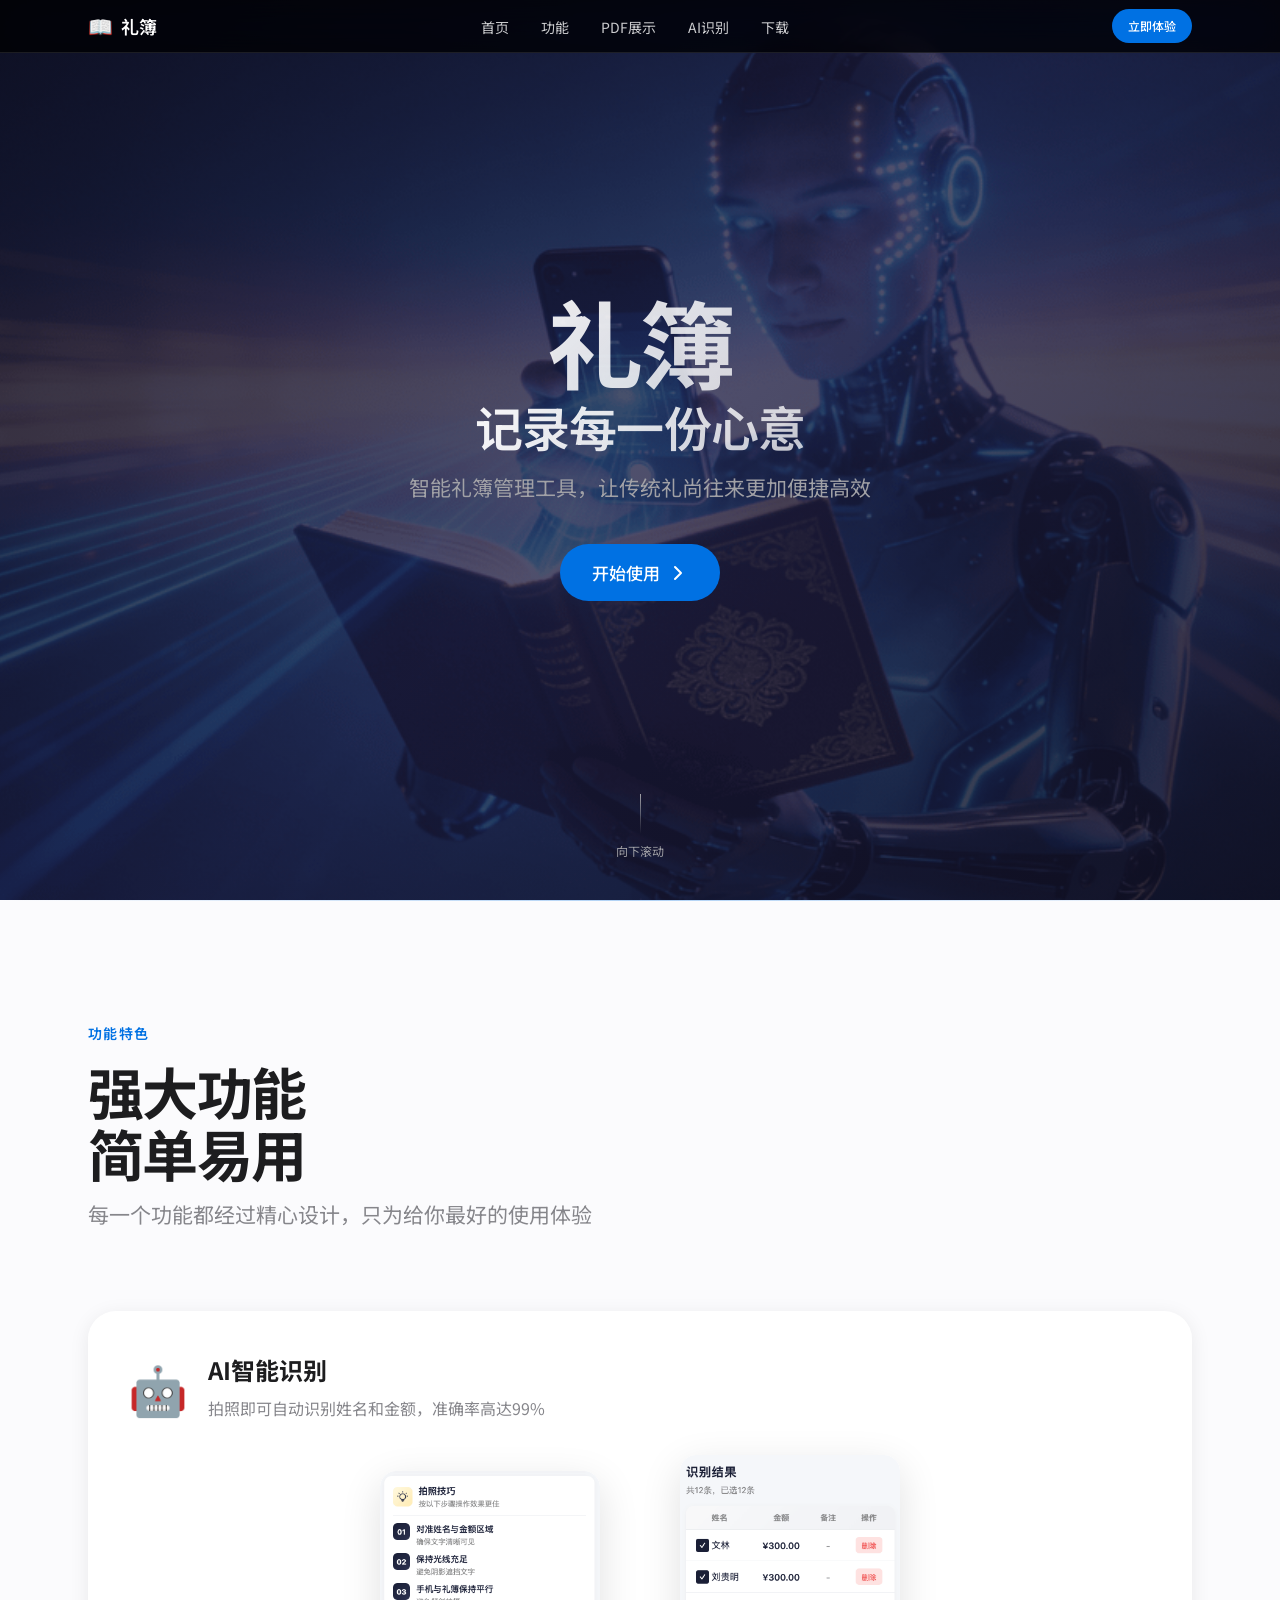
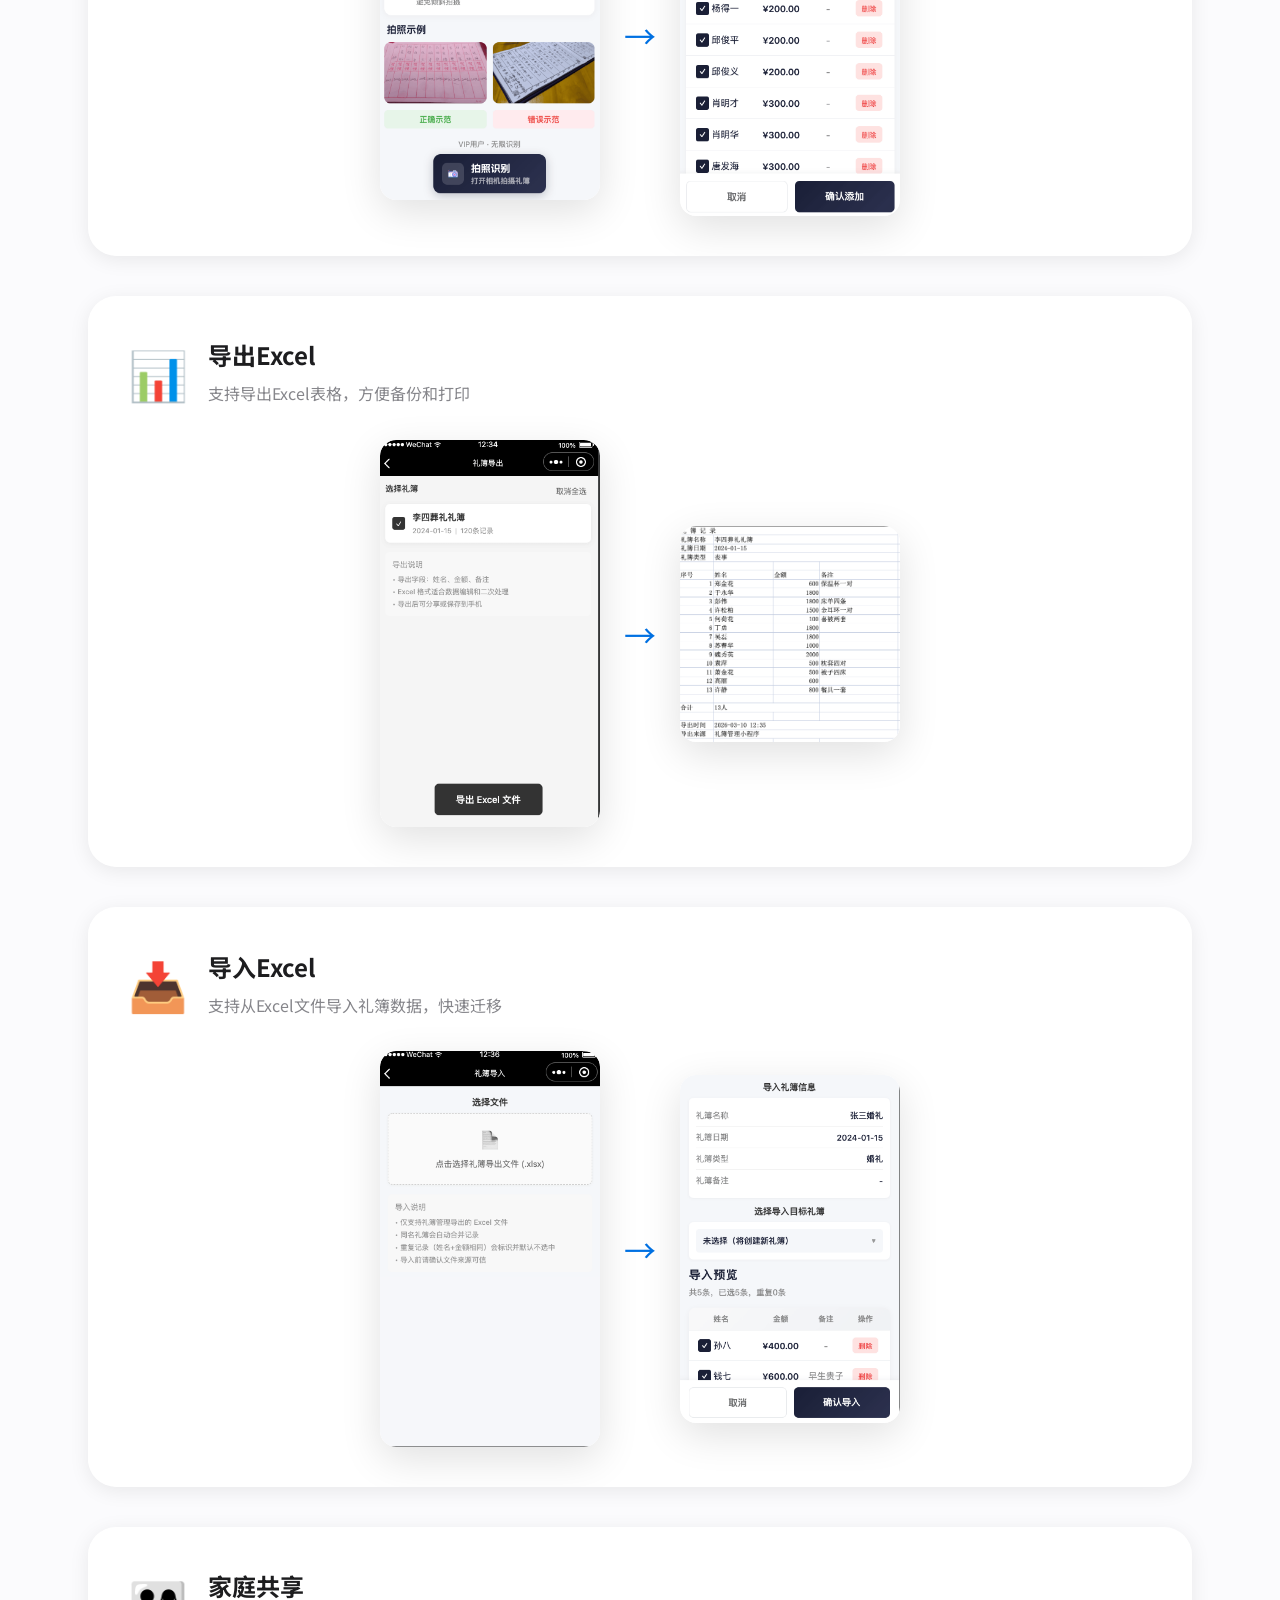
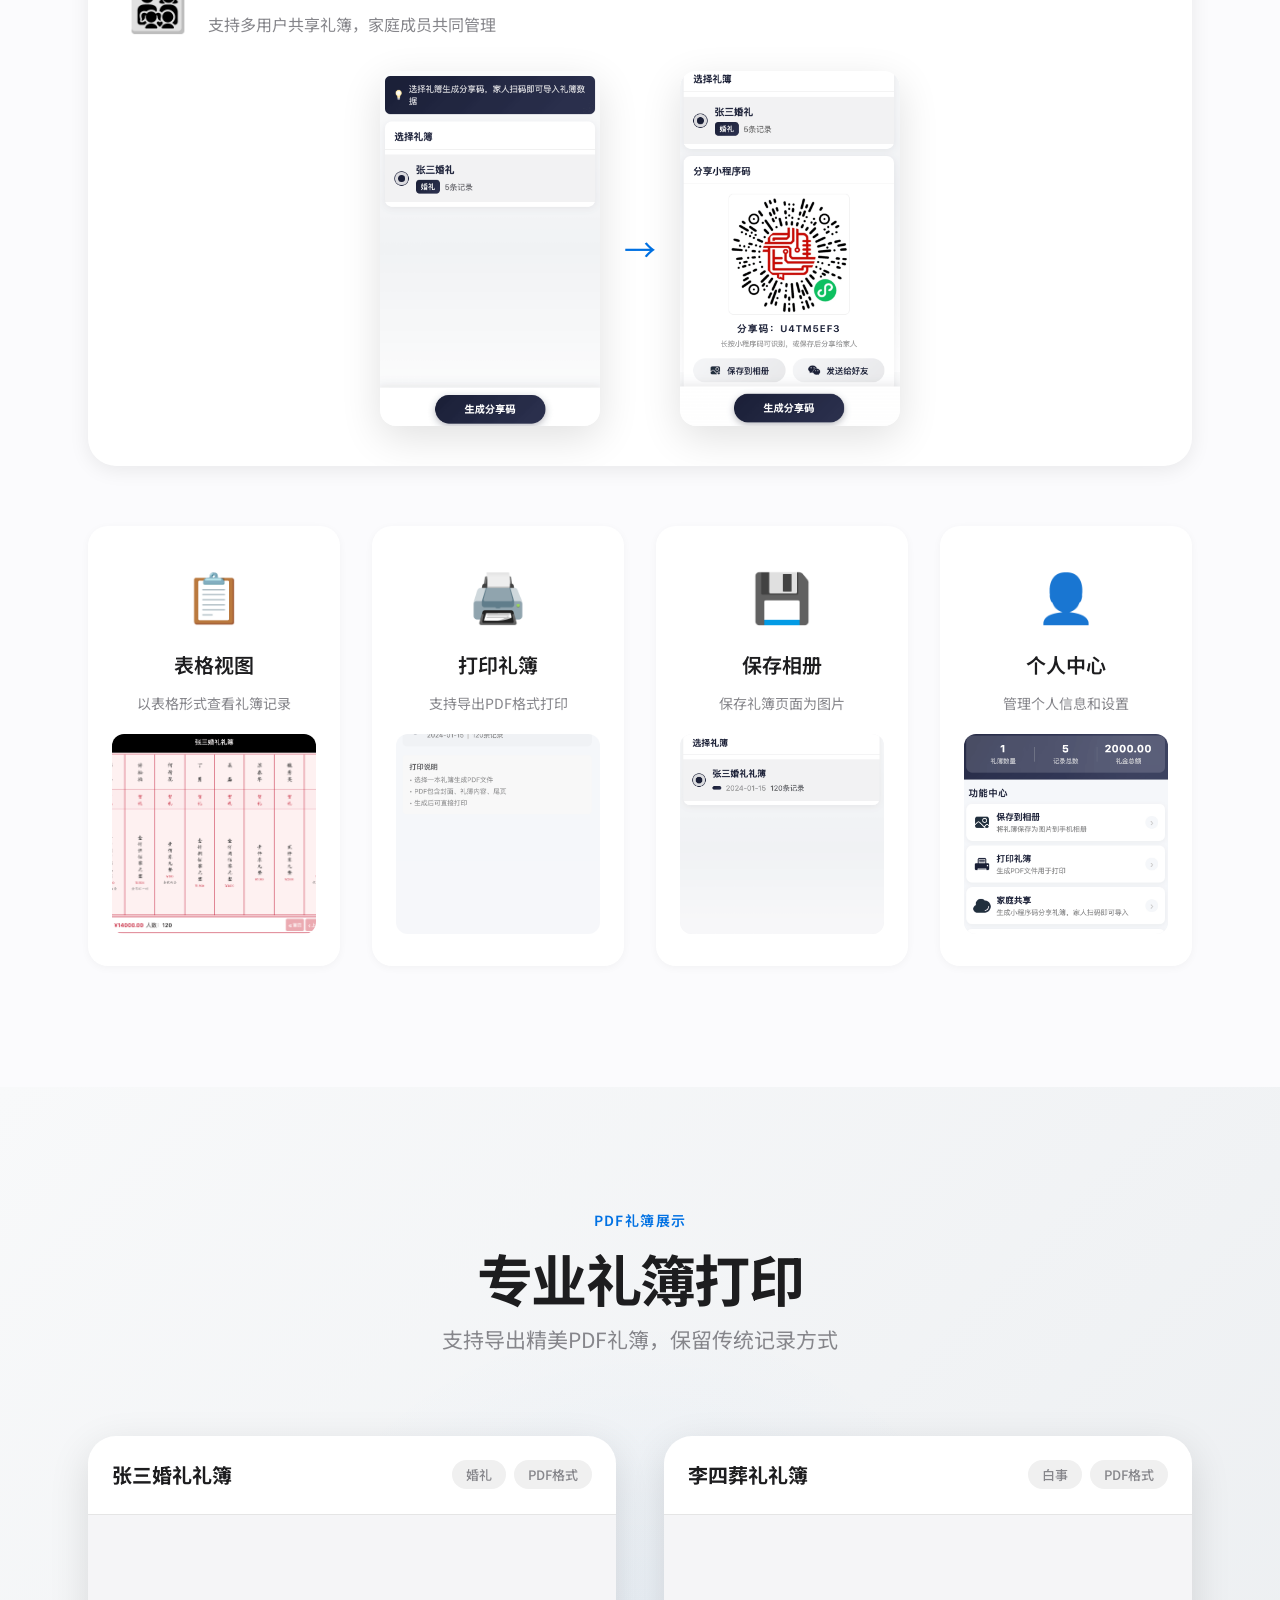
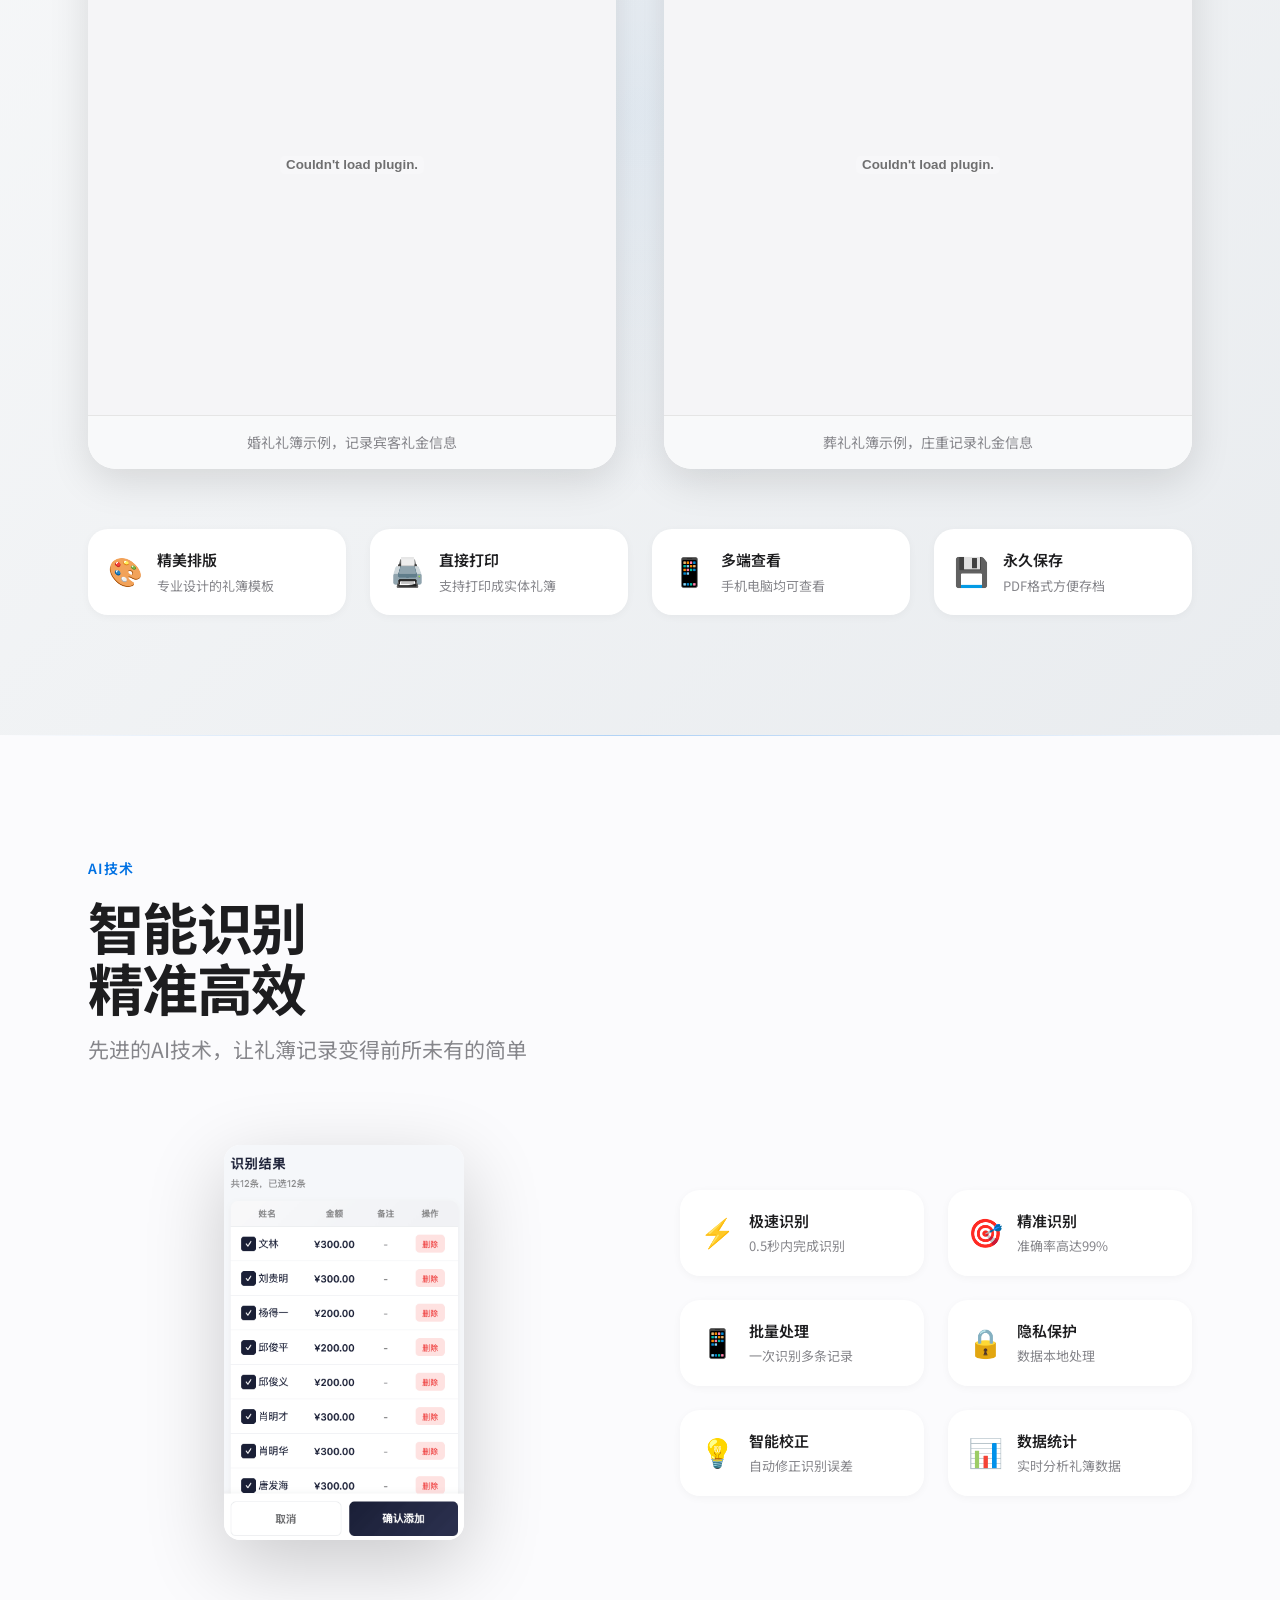
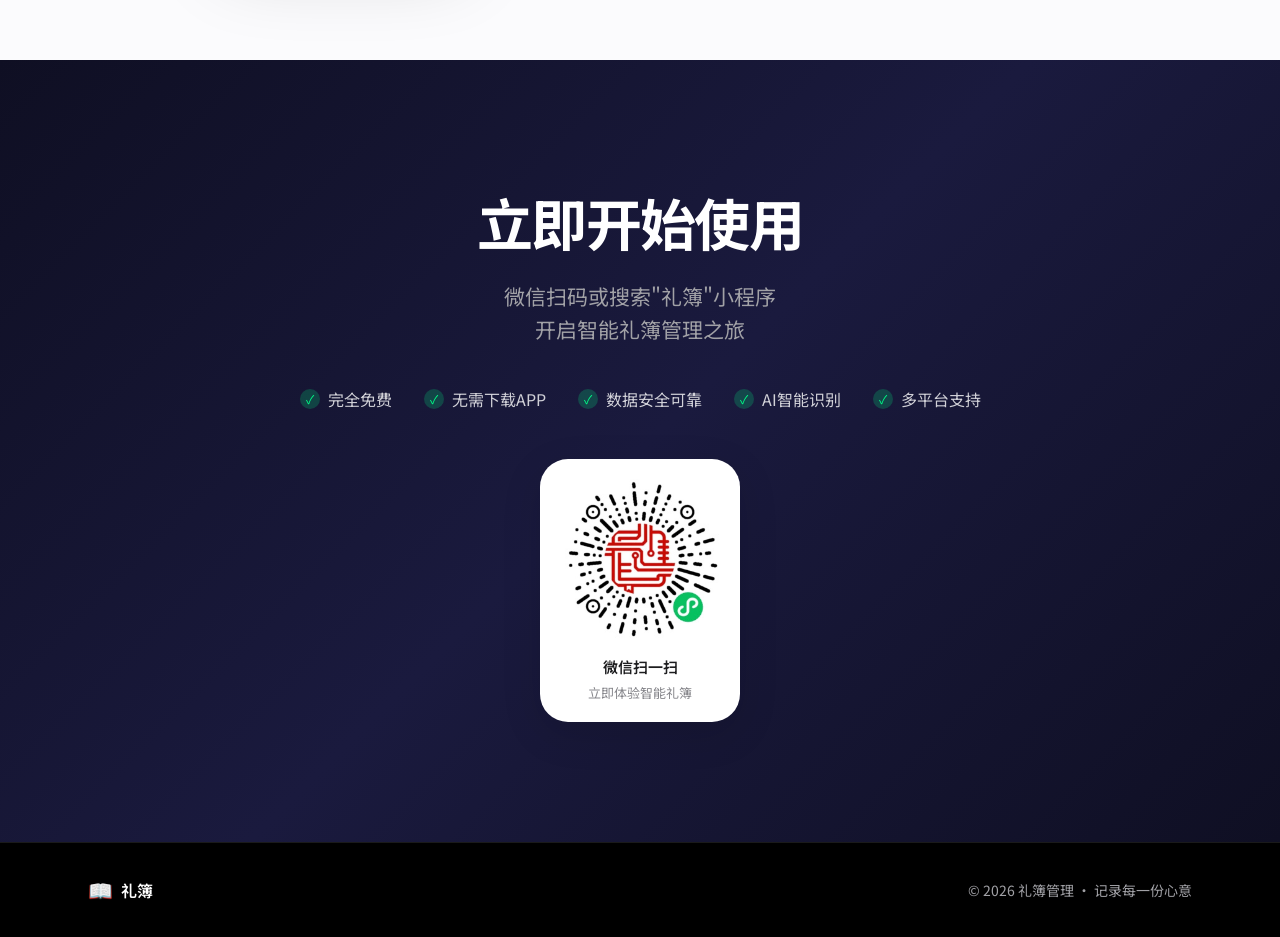
==== commit 1e4c28dc: "feat: 版权年份改为动态显示 - 将固定年份2026改为动态获取当前年份 - 添加setCurrentYear函数自动更新年份 - 页面加载时自动设置当前年份" ====
--- a/index.html
+++ b/index.html
@@ -176,7 +176,7 @@
             <h3 class="single-feature-title">表格视图</h3>
             <p class="single-feature-desc">以表格形式查看礼簿记录</p>
             <div class="single-feature-image">
-              <img src="./images/git-book-view-table.png" alt="表格视图" />
+              <img src="./images/home-git-book.png" alt="表格视图" />
             </div>
           </div>
           <div
@@ -472,7 +472,9 @@
             <span class="footer-logo">📖</span>
             <span class="footer-name">礼簿</span>
           </div>
-          <p class="footer-copyright">© 2026 礼簿管理 · 记录每一份心意</p>
+          <p class="footer-copyright">
+            © <span id="current-year"></span> 礼簿管理 · 记录每一份心意
+          </p>
         </div>
       </div>
     </footer>
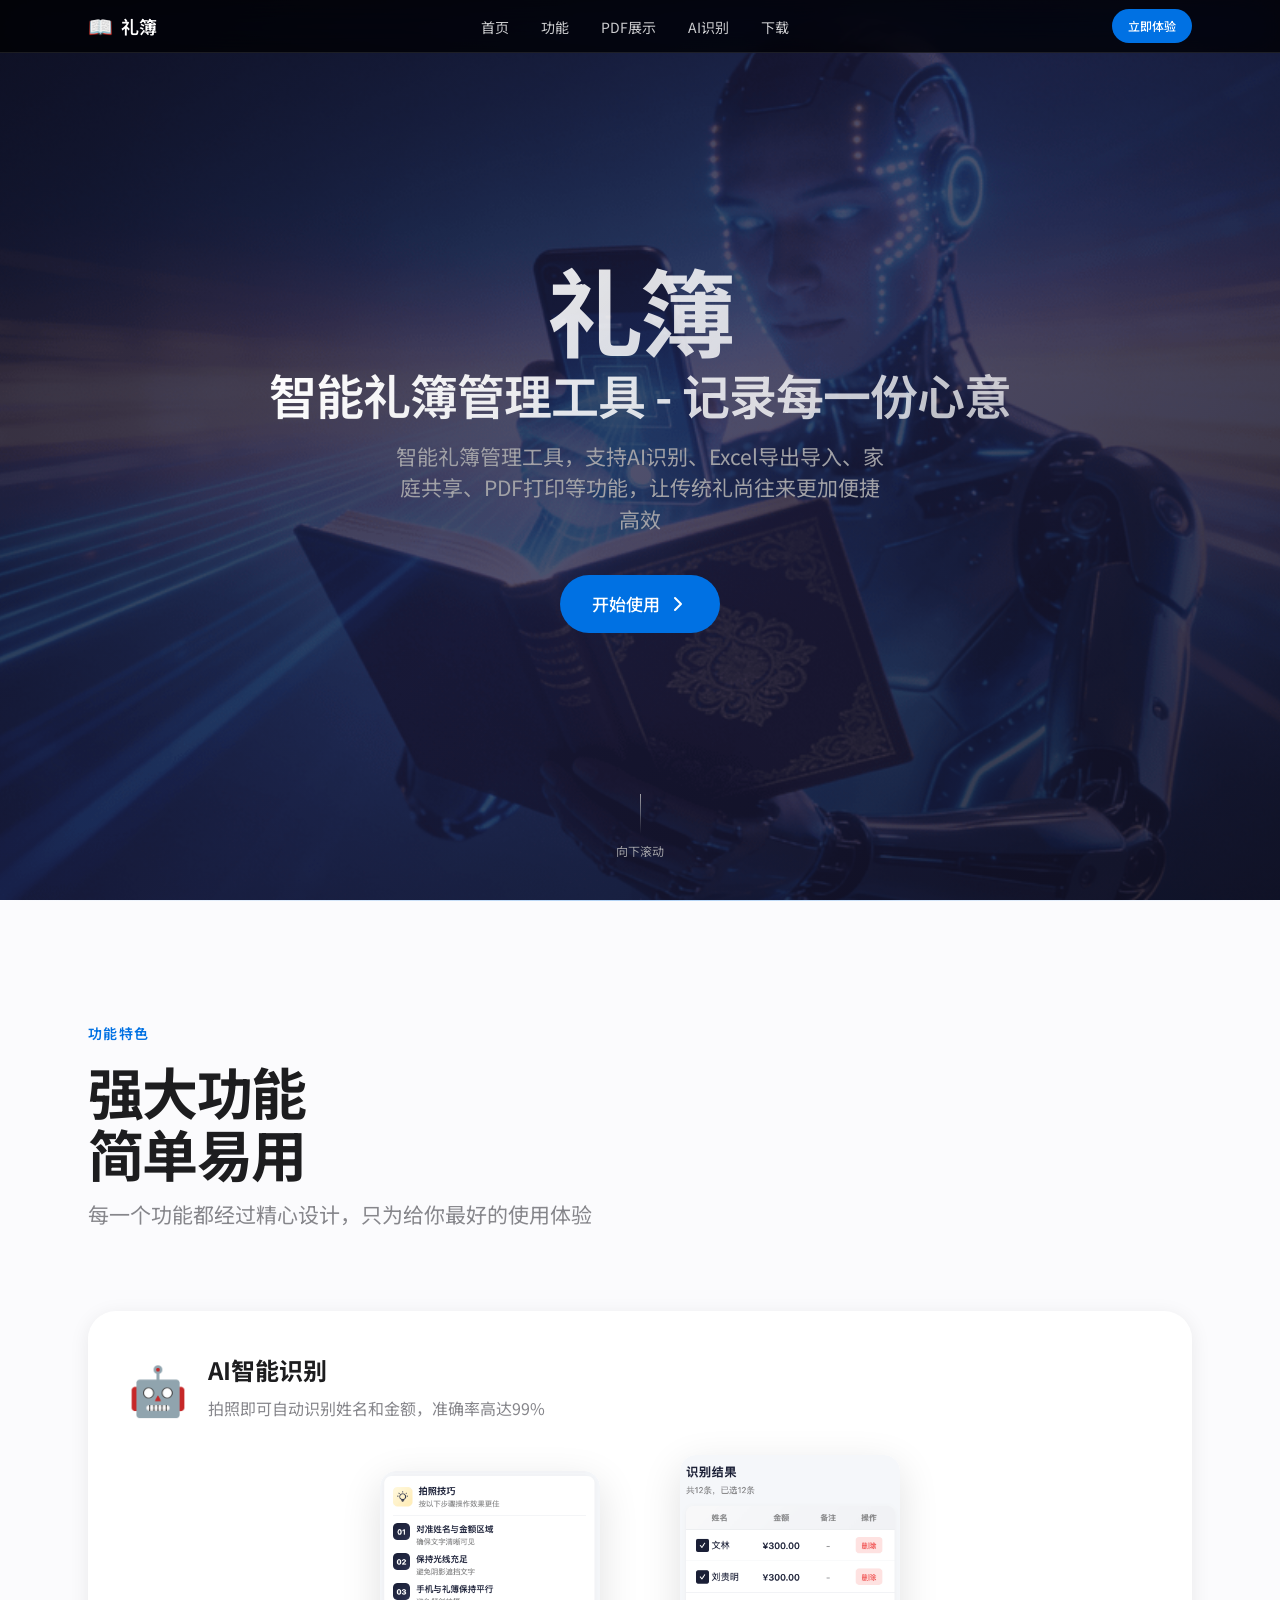
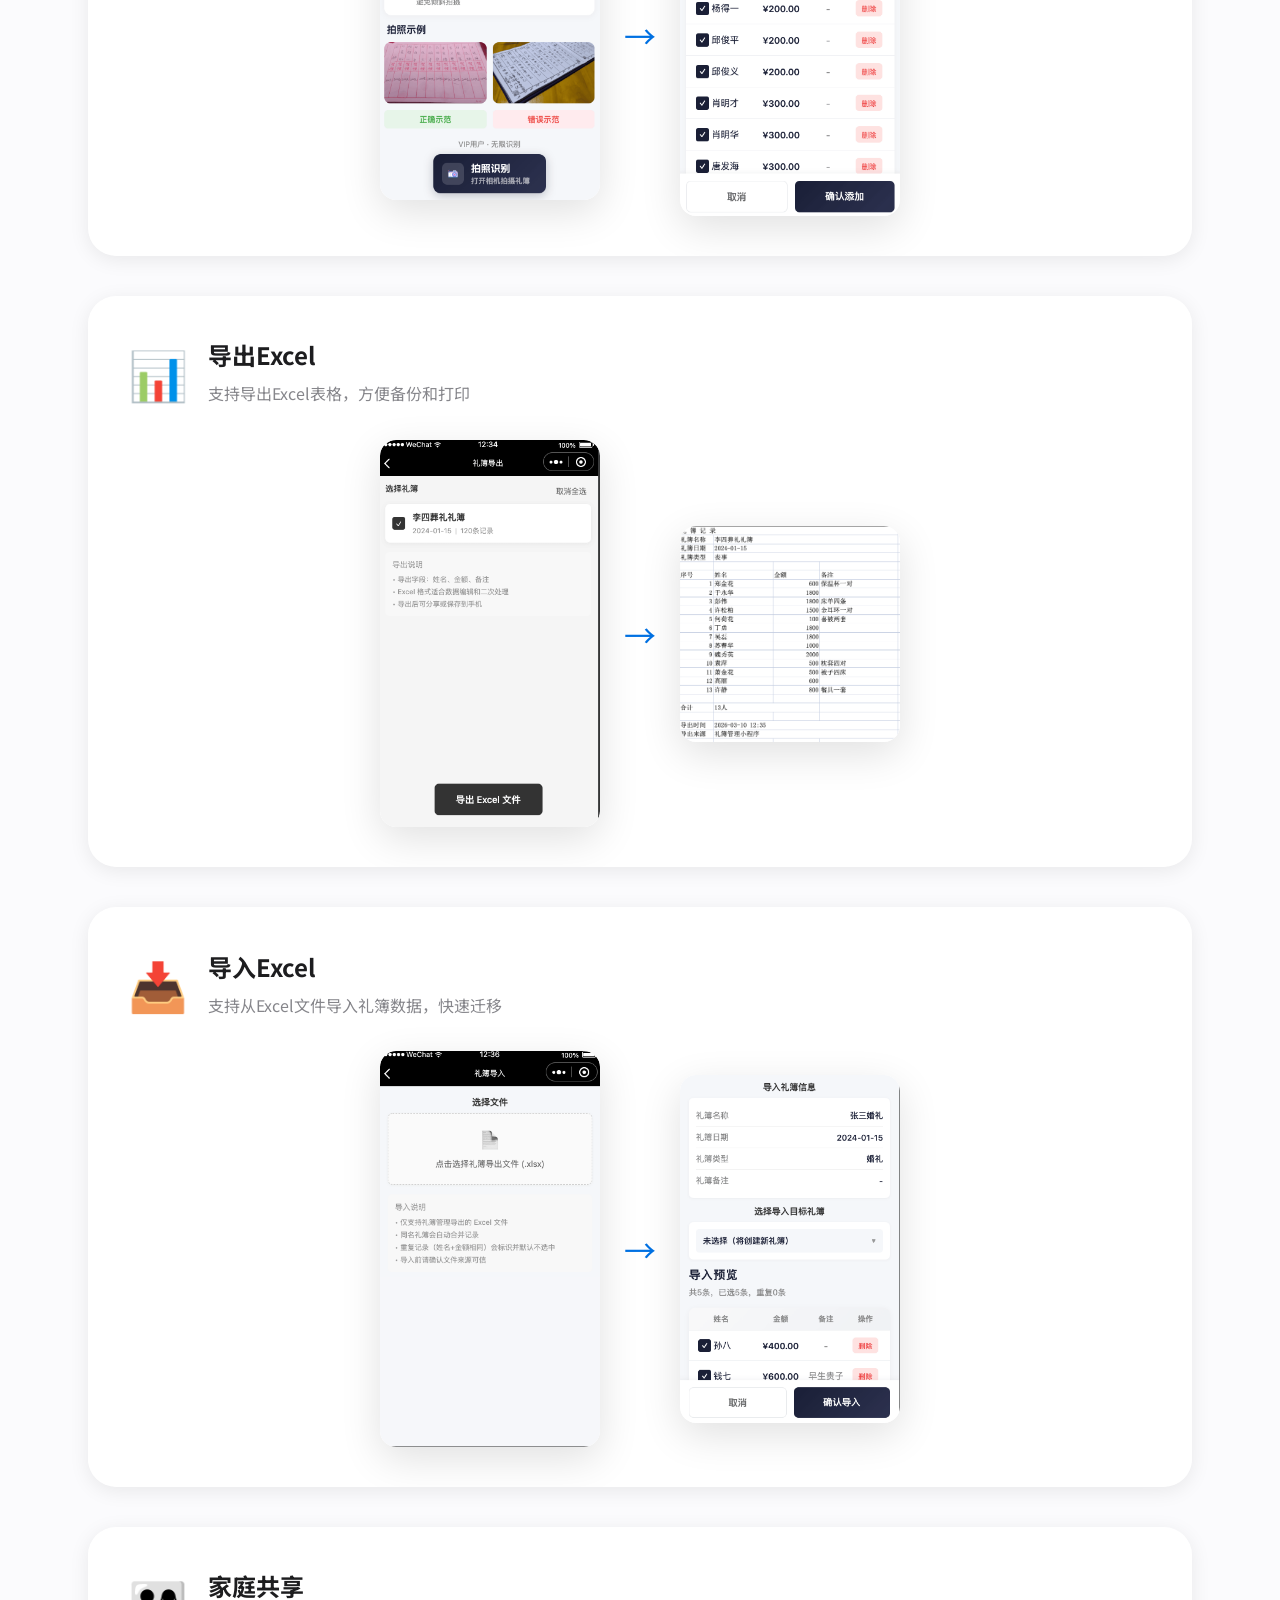
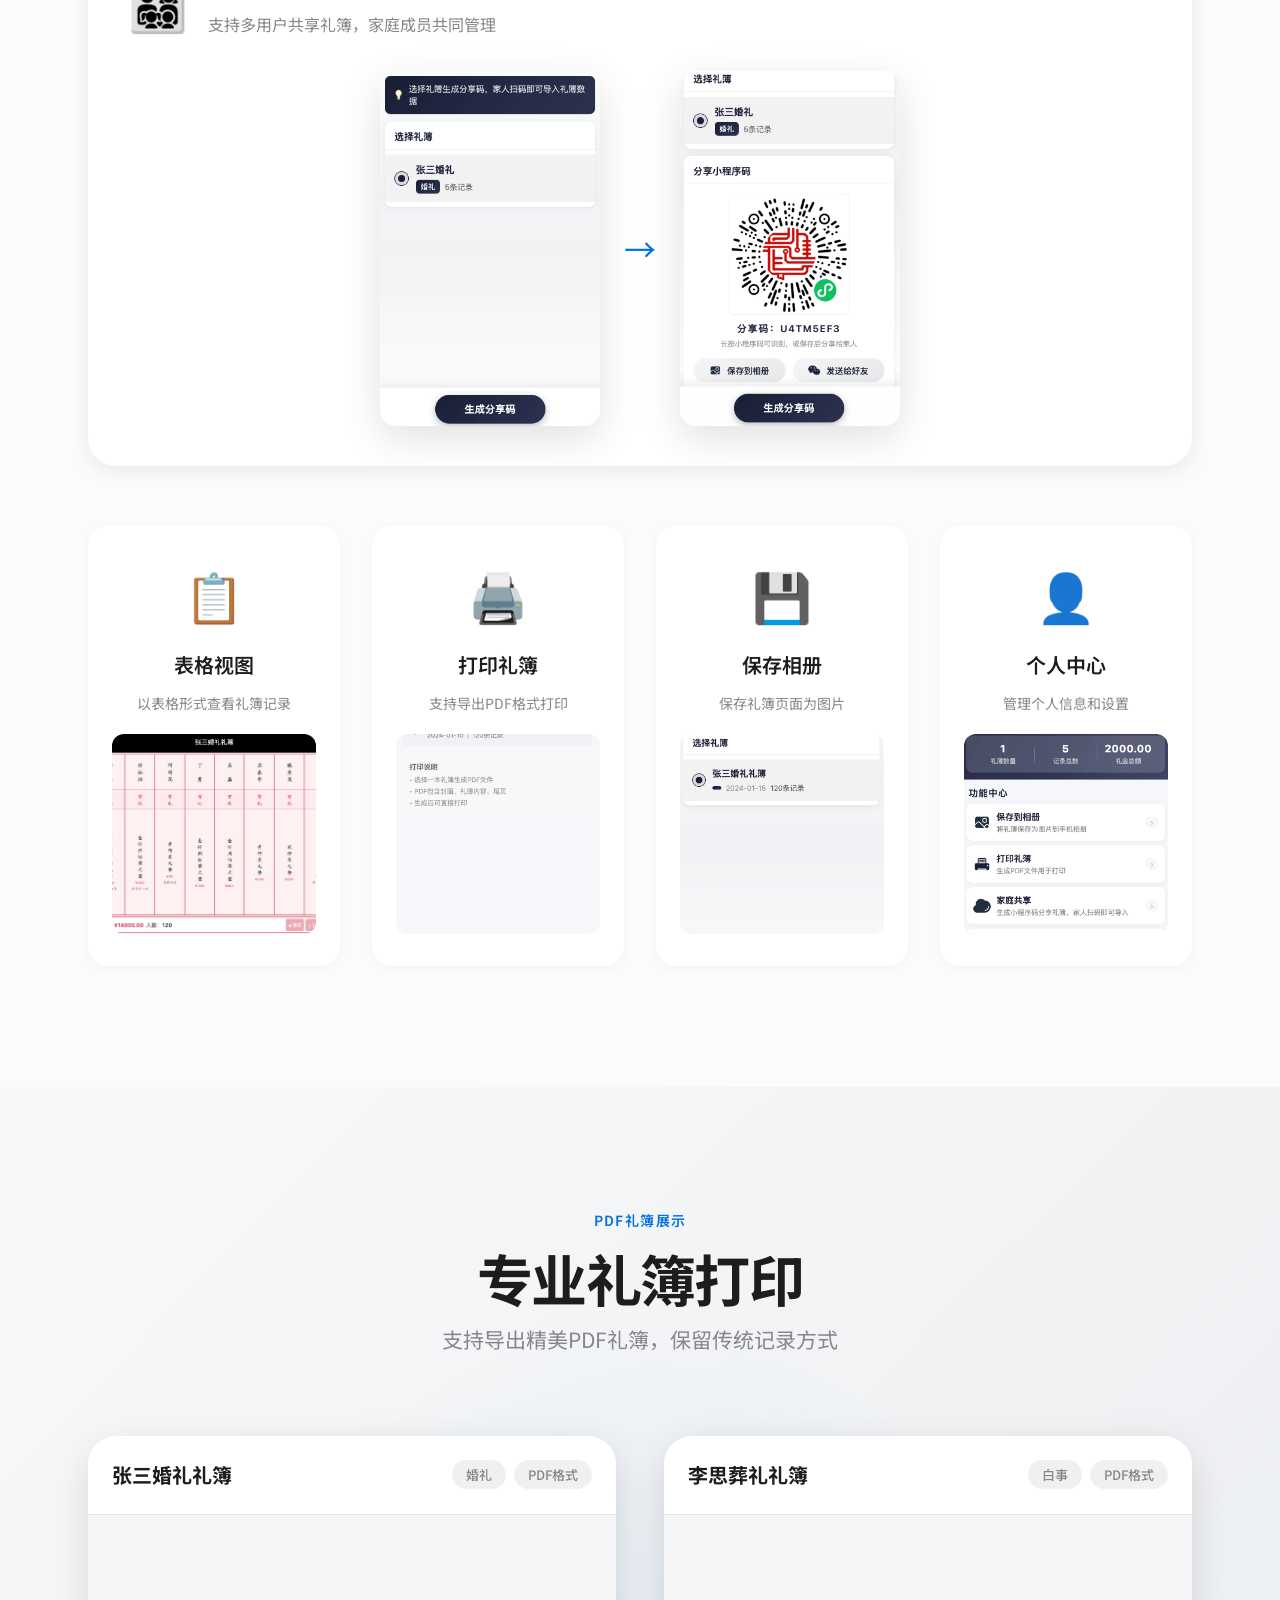
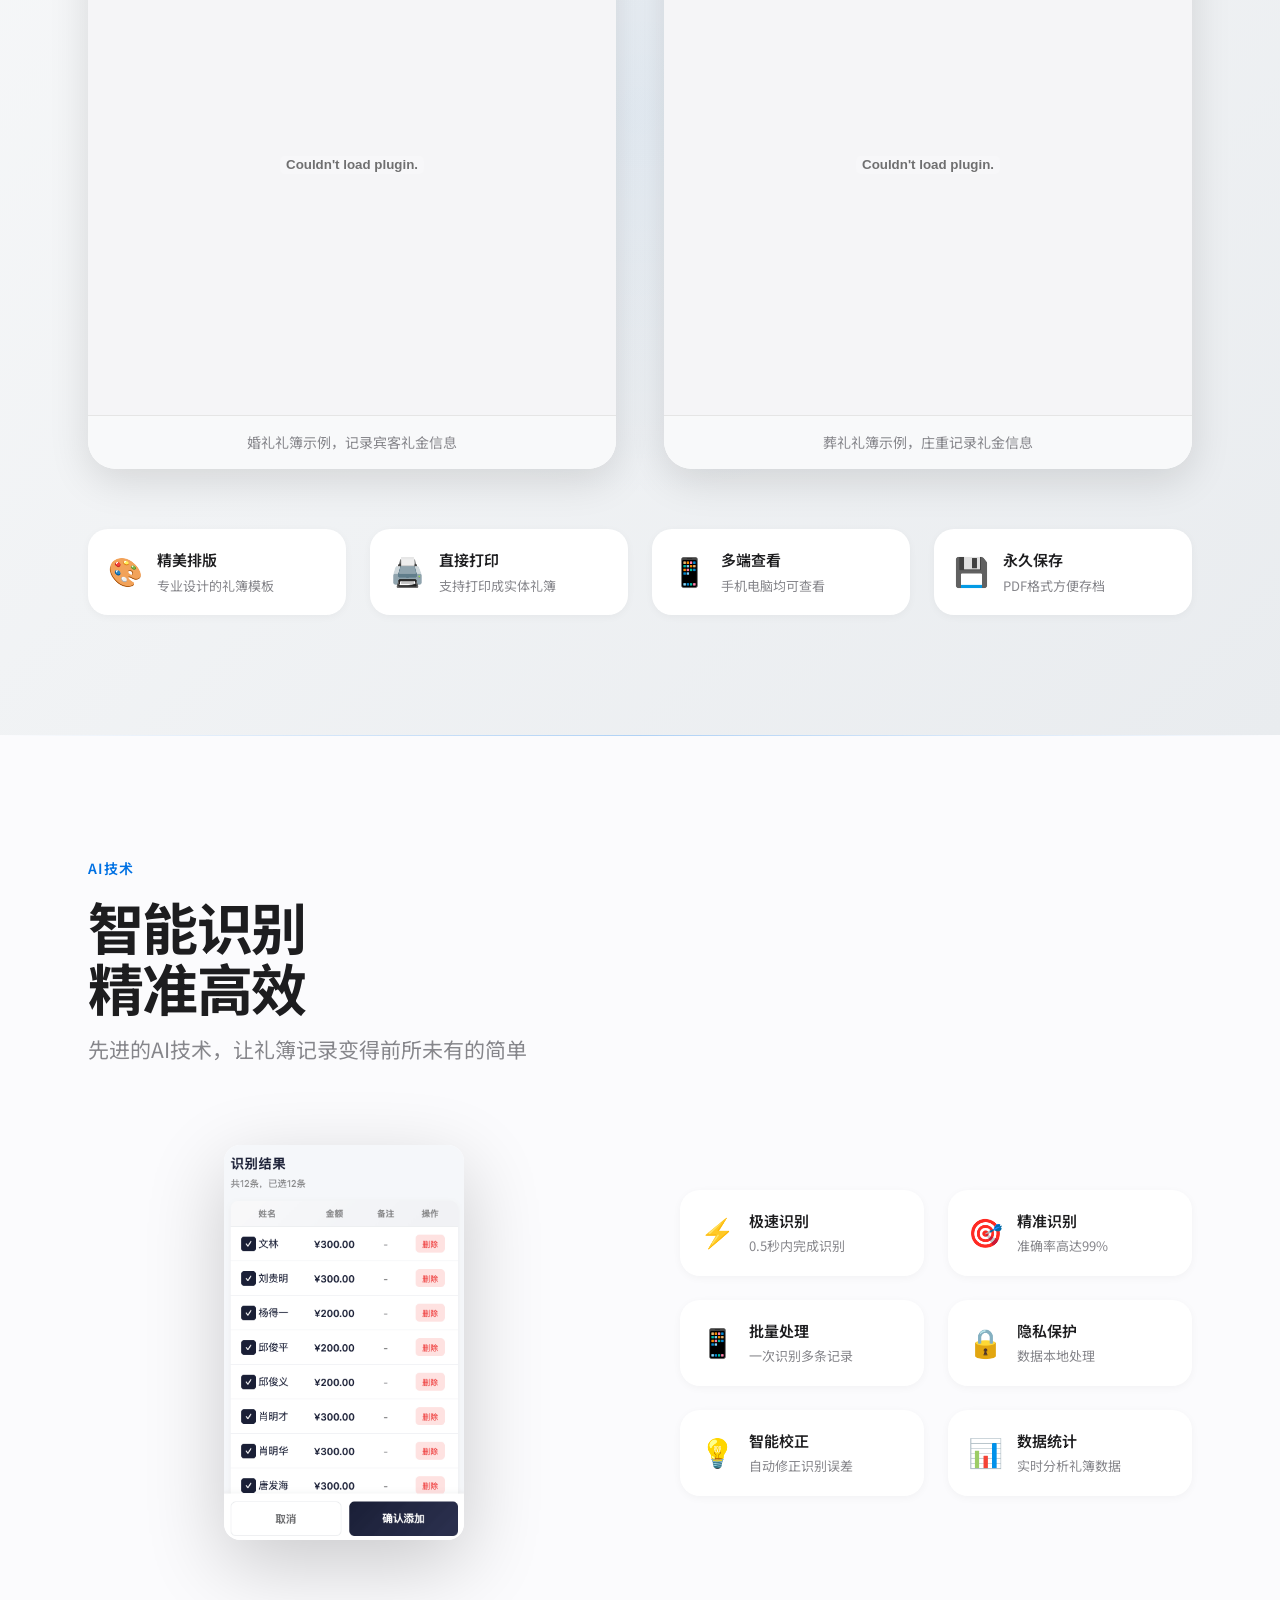
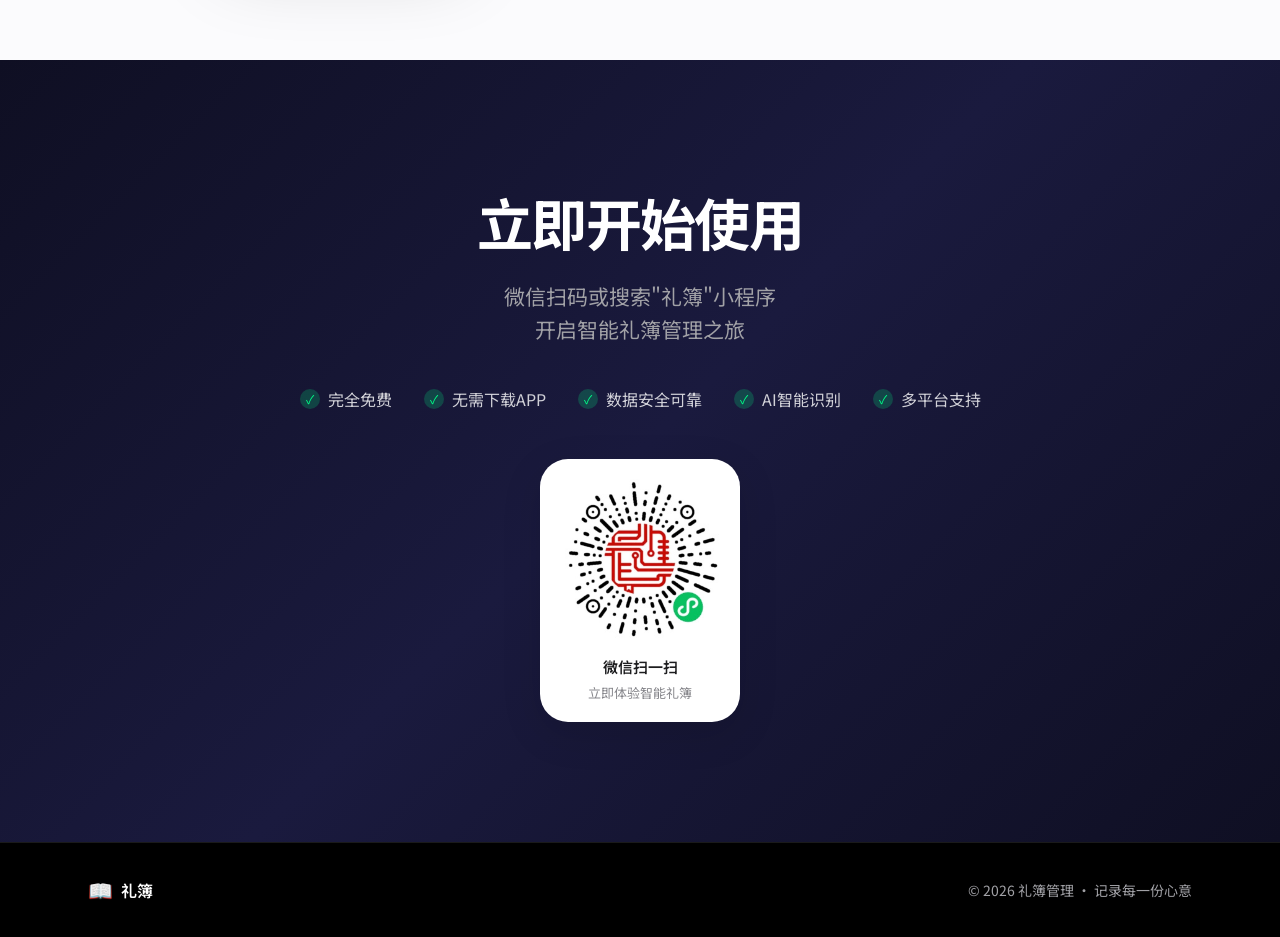
==== commit a9d3d36f: "feat: 优化 SEO" ====
--- a/index.html
+++ b/index.html
@@ -3,7 +3,32 @@
   <head>
     <meta charset="UTF-8" />
     <meta name="viewport" content="width=device-width, initial-scale=1.0" />
-    <title>礼簿 - 记录每一份心意</title>
+    <title>礼簿 - 智能礼簿管理工具，记录每一份心意</title>
+    <meta
+      name="description"
+      content="礼簿是一款智能礼簿管理工具，支持AI识别、Excel导出导入、家庭共享、PDF打印等功能，让传统礼尚往来更加便捷高效。"
+    />
+    <meta
+      name="keywords"
+      content="礼簿,智能礼簿,AI识别,Excel导出,家庭共享,PDF打印,礼金管理"
+    />
+    <meta name="robots" content="index, follow" />
+    <link rel="canonical" href="/" />
+    <meta property="og:title" content="礼簿 - 智能礼簿管理工具" />
+    <meta
+      property="og:description"
+      content="礼簿是一款智能礼簿管理工具，支持AI识别、Excel导出导入、家庭共享、PDF打印等功能，让传统礼尚往来更加便捷高效。"
+    />
+    <meta property="og:type" content="website" />
+    <meta property="og:url" content="/" />
+    <meta property="og:image" content="./images/home.png" />
+    <meta name="twitter:card" content="summary_large_image" />
+    <meta name="twitter:title" content="礼簿 - 智能礼簿管理工具" />
+    <meta
+      name="twitter:description"
+      content="礼簿是一款智能礼簿管理工具，支持AI识别、Excel导出导入、家庭共享、PDF打印等功能，让传统礼尚往来更加便捷高效。"
+    />
+    <meta name="twitter:image" content="./images/home.png" />
     <link rel="stylesheet" href="./styles/styles.css" />
     <link
       href="https://fonts.googleapis.com/css2?family=Noto+Sans+SC:wght@300;400;500;600;700;800&display=swap"
@@ -30,16 +55,22 @@
 
     <section id="hero" class="hero">
       <div class="hero-bg">
-        <img src="./images/pic.png" alt="AI扫描礼簿" class="hero-bg-image" />
+        <img
+          src="./images/pic.png"
+          alt="AI扫描礼簿 - 智能礼簿管理工具"
+          class="hero-bg-image"
+        />
         <div class="hero-overlay"></div>
       </div>
       <div class="hero-content">
         <h1 class="hero-title">
           <span class="title-line title-line-1">礼簿</span>
-          <span class="title-line title-line-2">记录每一份心意</span>
+          <span class="title-line title-line-2"
+            >智能礼簿管理工具 - 记录每一份心意</span
+          >
         </h1>
         <p class="hero-subtitle">
-          智能礼簿管理工具，让传统礼尚往来更加便捷高效
+          智能礼簿管理工具，支持AI识别、Excel导出导入、家庭共享、PDF打印等功能，让传统礼尚往来更加便捷高效
         </p>
         <div class="hero-cta">
           <a href="#download" class="btn btn-primary">
@@ -90,12 +121,18 @@
           </div>
           <div class="feature-group-images">
             <div class="feature-image-card">
-              <img src="./images/ai-scan.png" alt="AI识别" />
+              <img
+                src="./images/ai-scan.png"
+                alt="AI扫描识别 - 智能礼簿管理工具"
+              />
               <div class="image-label">拍照识别</div>
             </div>
             <div class="feature-arrow">→</div>
             <div class="feature-image-card">
-              <img src="./images/ai-scan-result.png" alt="识别结果" />
+              <img
+                src="./images/ai-scan-result.png"
+                alt="AI识别结果 - 智能礼簿管理工具"
+              />
               <div class="image-label">识别结果</div>
             </div>
           </div>
@@ -113,12 +150,18 @@
           </div>
           <div class="feature-group-images">
             <div class="feature-image-card">
-              <img src="./images/excel-export.png" alt="导出Excel" />
+              <img
+                src="./images/excel-export.png"
+                alt="Excel导出功能 - 智能礼簿管理工具"
+              />
               <div class="image-label">导出操作</div>
             </div>
             <div class="feature-arrow">→</div>
             <div class="feature-image-card">
-              <img src="./images/excel-export-reault.png" alt="导出结果" />
+              <img
+                src="./images/excel-export-reault.png"
+                alt="Excel导出结果 - 智能礼簿管理工具"
+              />
               <div class="image-label">导出结果</div>
             </div>
           </div>
@@ -136,12 +179,18 @@
           </div>
           <div class="feature-group-images">
             <div class="feature-image-card">
-              <img src="./images/excel-import.png" alt="导入Excel" />
+              <img
+                src="./images/excel-import.png"
+                alt="Excel导入功能 - 智能礼簿管理工具"
+              />
               <div class="image-label">导入操作</div>
             </div>
             <div class="feature-arrow">→</div>
             <div class="feature-image-card">
-              <img src="./images/excel-import-result.png" alt="导入结果" />
+              <img
+                src="./images/excel-import-result.png"
+                alt="Excel导入结果 - 智能礼簿管理工具"
+              />
               <div class="image-label">导入结果</div>
             </div>
           </div>
@@ -159,12 +208,18 @@
           </div>
           <div class="feature-group-images">
             <div class="feature-image-card">
-              <img src="./images/vip-family-share.png" alt="家庭共享" />
+              <img
+                src="./images/vip-family-share.png"
+                alt="家庭共享功能 - 智能礼簿管理工具"
+              />
               <div class="image-label">共享设置</div>
             </div>
             <div class="feature-arrow">→</div>
             <div class="feature-image-card">
-              <img src="./images/vip-family-share-result.png" alt="共享结果" />
+              <img
+                src="./images/vip-family-share-result.png"
+                alt="家庭共享成员 - 智能礼簿管理工具"
+              />
               <div class="image-label">共享成员</div>
             </div>
           </div>
@@ -176,7 +231,10 @@
             <h3 class="single-feature-title">表格视图</h3>
             <p class="single-feature-desc">以表格形式查看礼簿记录</p>
             <div class="single-feature-image">
-              <img src="./images/home-git-book.png" alt="表格视图" />
+              <img
+                src="./images/home-git-book.png"
+                alt="表格视图 - 智能礼簿管理工具"
+              />
             </div>
           </div>
           <div
@@ -188,7 +246,10 @@
             <h3 class="single-feature-title">打印礼簿</h3>
             <p class="single-feature-desc">支持导出PDF格式打印</p>
             <div class="single-feature-image">
-              <img src="./images/print-git-book.png" alt="打印礼簿" />
+              <img
+                src="./images/print-git-book.png"
+                alt="打印礼簿 - 智能礼簿管理工具"
+              />
             </div>
           </div>
           <div
@@ -200,7 +261,10 @@
             <h3 class="single-feature-title">保存相册</h3>
             <p class="single-feature-desc">保存礼簿页面为图片</p>
             <div class="single-feature-image">
-              <img src="./images/save-photo.png" alt="保存相册" />
+              <img
+                src="./images/save-photo.png"
+                alt="保存相册 - 智能礼簿管理工具"
+              />
             </div>
           </div>
           <div
@@ -212,7 +276,7 @@
             <h3 class="single-feature-title">个人中心</h3>
             <p class="single-feature-desc">管理个人信息和设置</p>
             <div class="single-feature-image">
-              <img src="./images/my.png" alt="个人中心" />
+              <img src="./images/my.png" alt="个人中心 - 智能礼簿管理工具" />
             </div>
           </div>
         </div>
@@ -249,7 +313,7 @@
           </div>
           <div class="pdf-embed-card" data-aos="zoom-in" data-aos-delay="200">
             <div class="pdf-embed-header">
-              <h3 class="pdf-embed-title">李四葬礼礼簿</h3>
+              <h3 class="pdf-embed-title">李思葬礼礼簿</h3>
               <div class="pdf-embed-tags">
                 <span class="pdf-tag">白事</span>
                 <span class="pdf-tag">PDF格式</span>
@@ -257,7 +321,7 @@
             </div>
             <div class="pdf-embed-container">
               <embed
-                src="./assets/李四葬礼礼簿.pdf"
+                src="./assets/李思葬礼礼簿.pdf"
                 type="application/pdf"
                 width="100%"
                 height="100%"
@@ -325,7 +389,7 @@
             <div class="ai-phone-frame">
               <img
                 src="./images/ai-scan-result.png"
-                alt="AI识别结果"
+                alt="AI识别结果 - 智能礼簿管理工具"
                 class="ai-image"
               />
             </div>
@@ -454,7 +518,7 @@
             <div class="qr-container" data-aos="zoom-in">
               <img
                 src="./images/qrcode.jpg"
-                alt="礼簿小程序二维码"
+                alt="礼簿小程序二维码 - 智能礼簿管理工具"
                 class="qr-image"
               />
               <p class="qr-text">微信扫一扫</p>
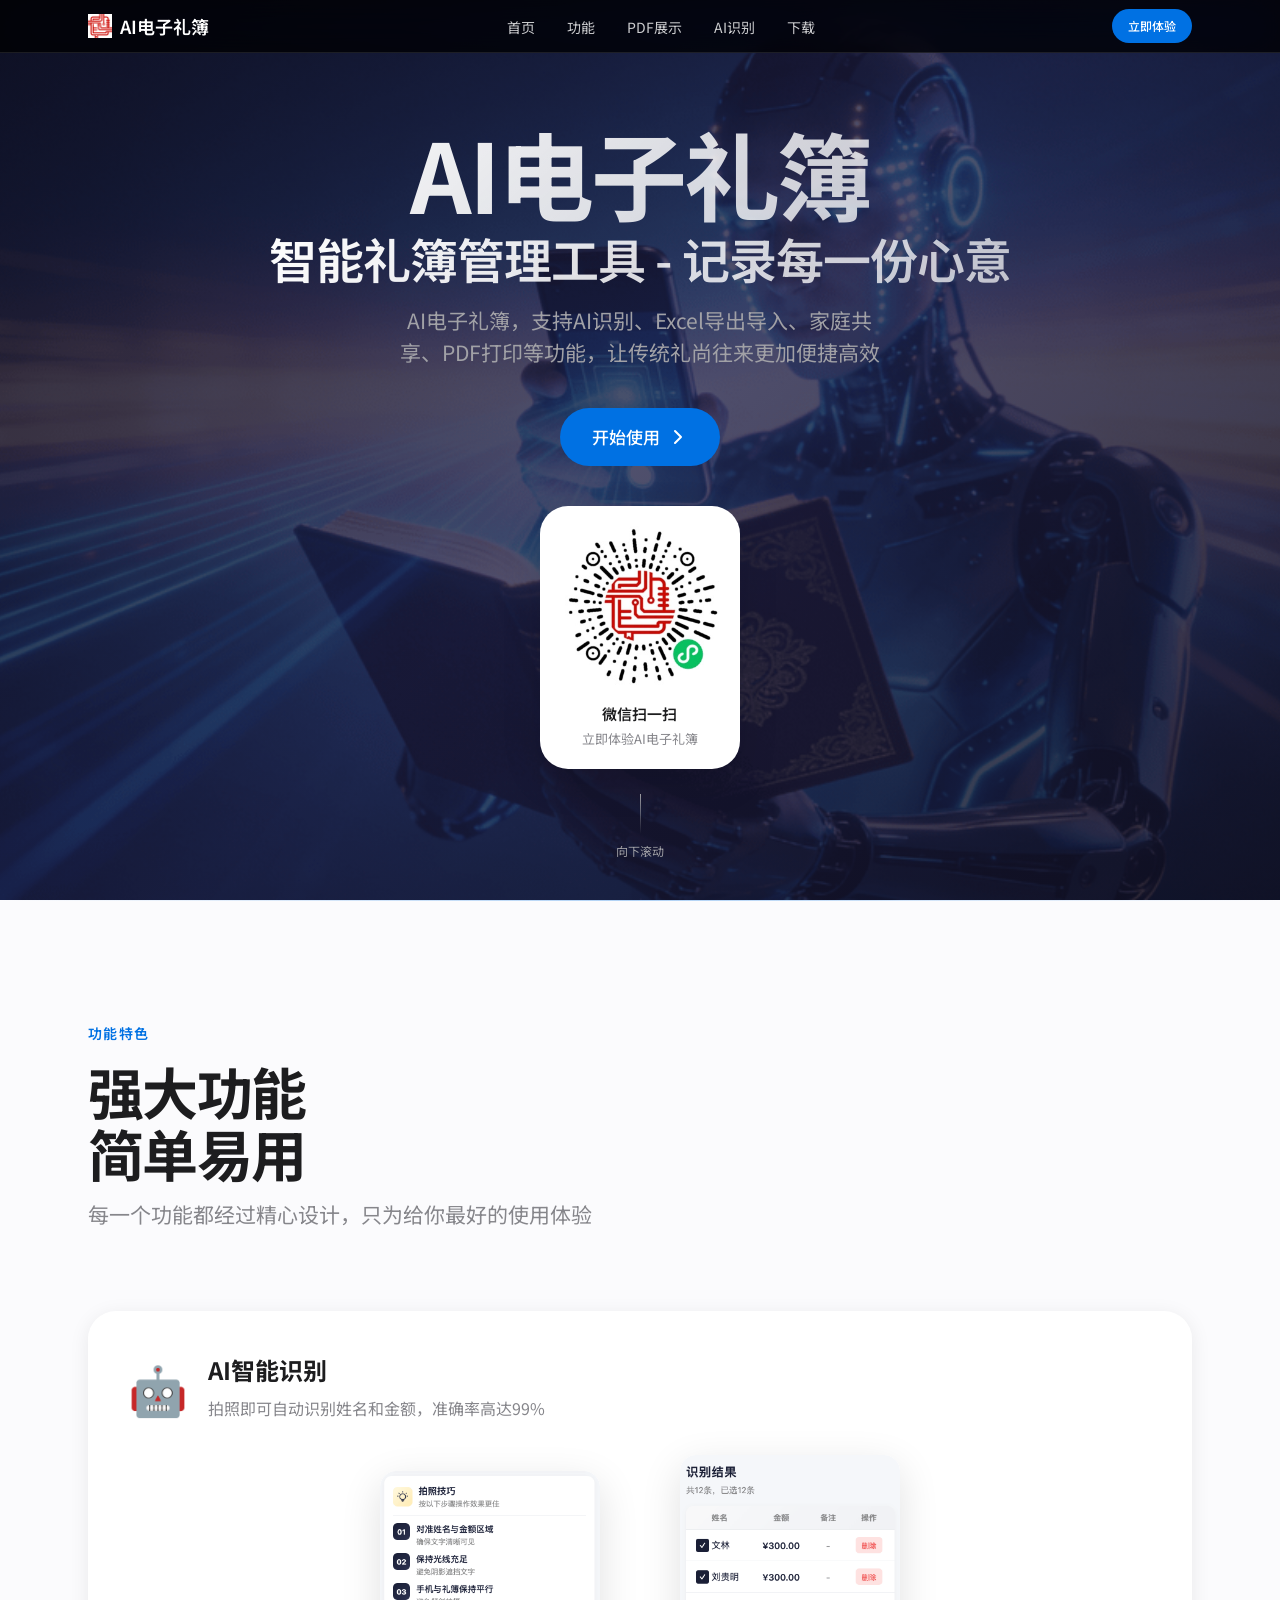
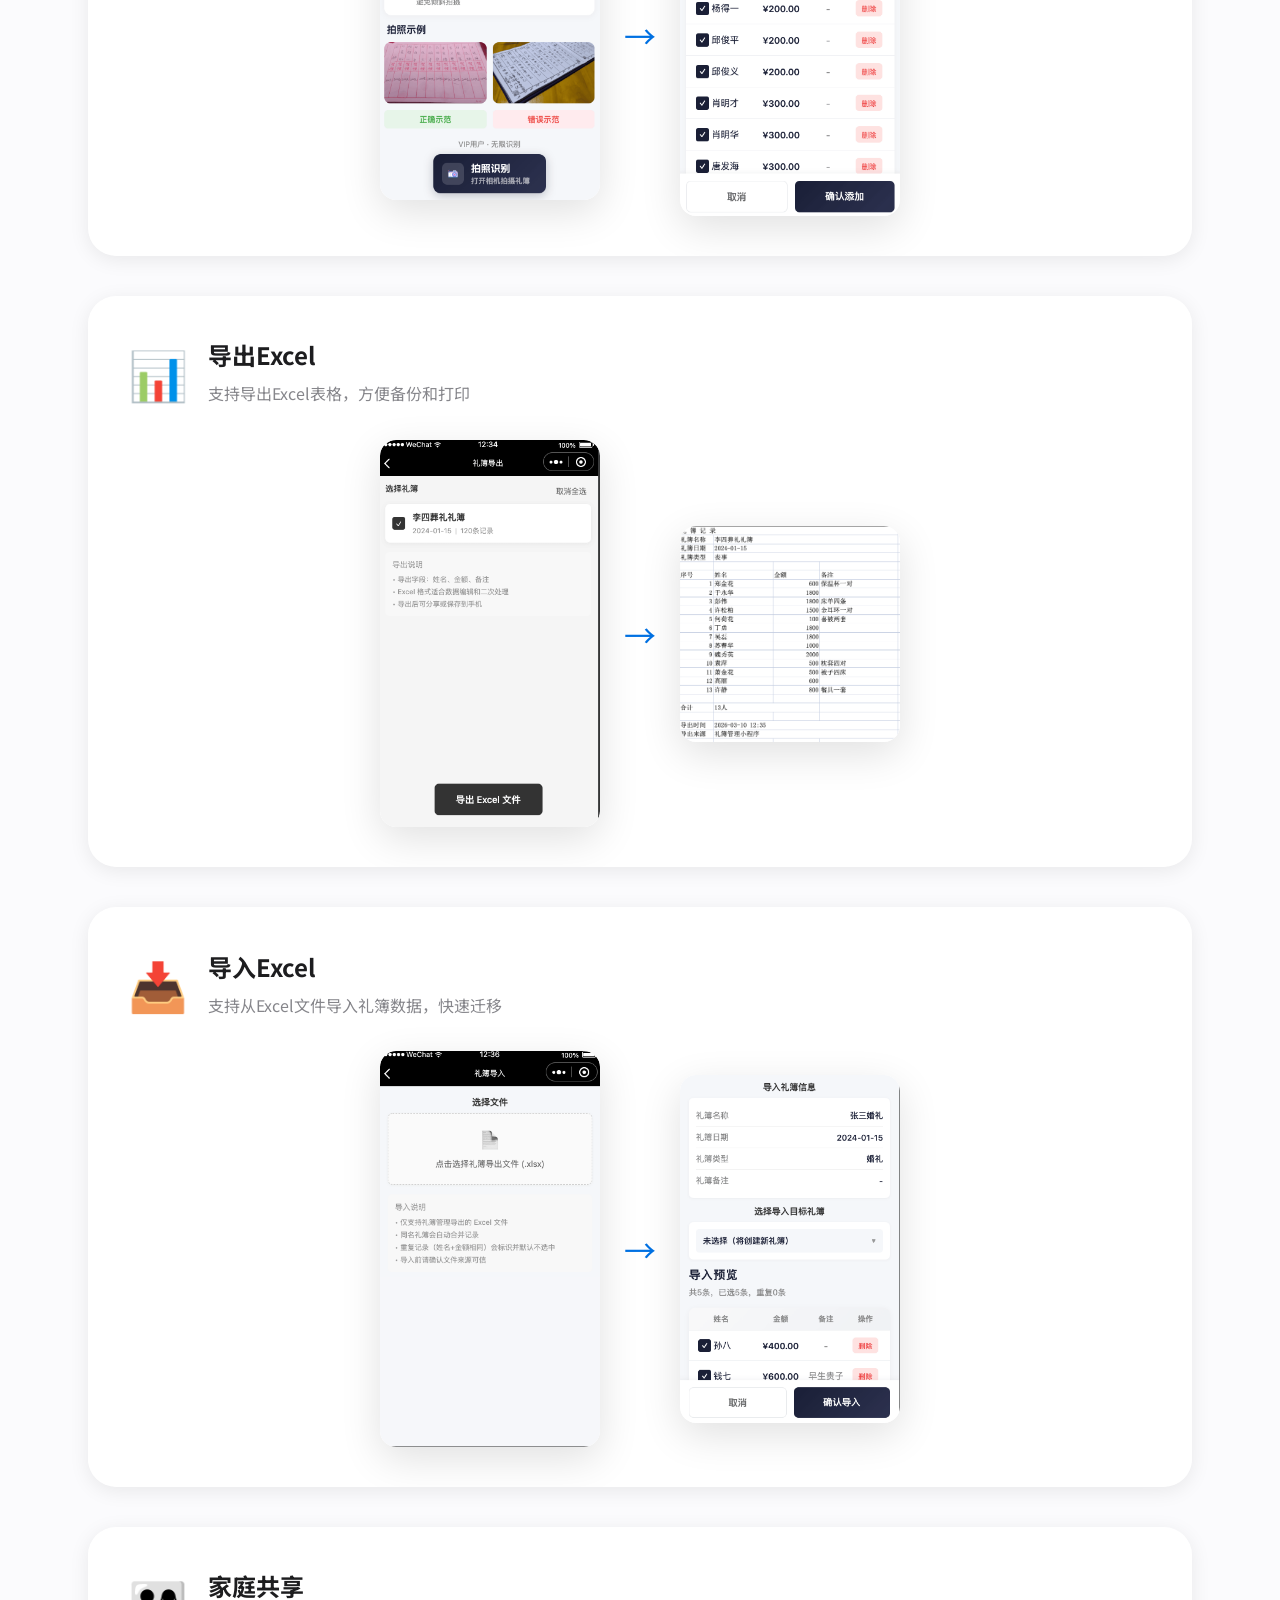
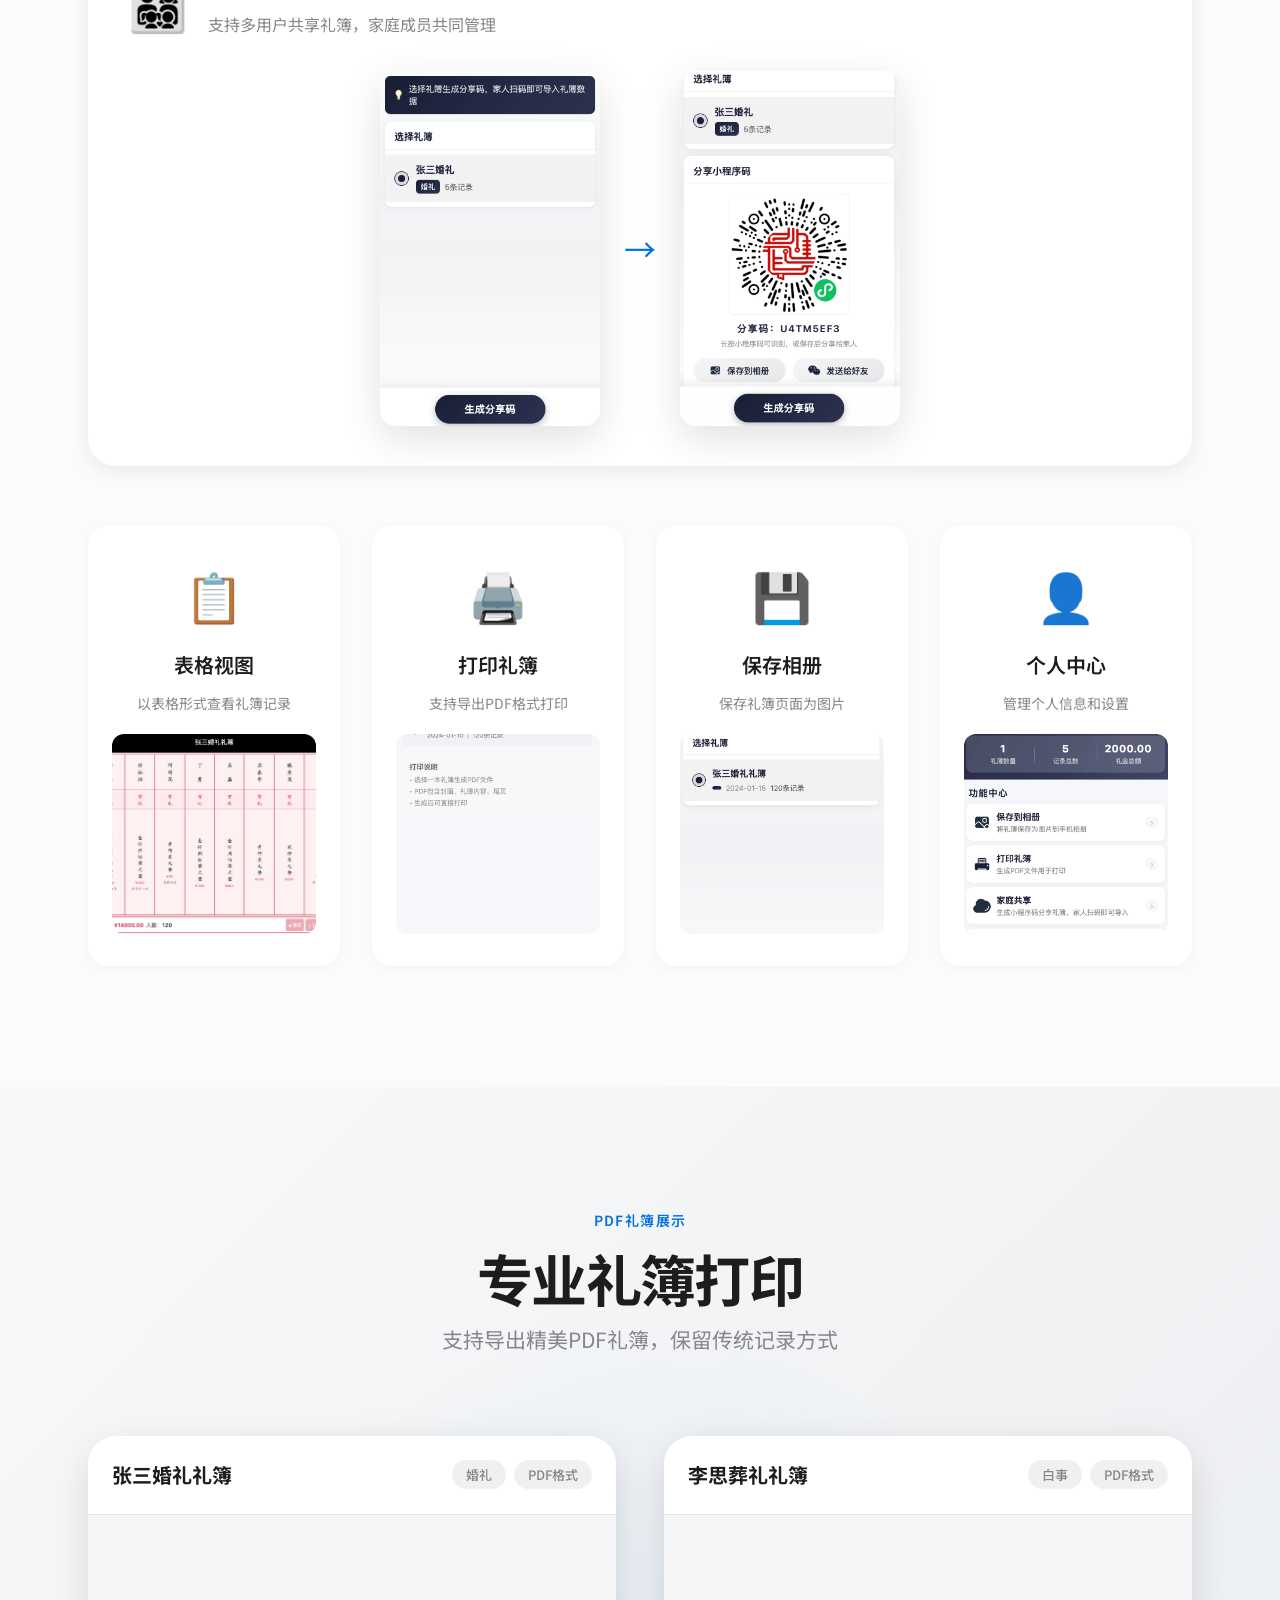
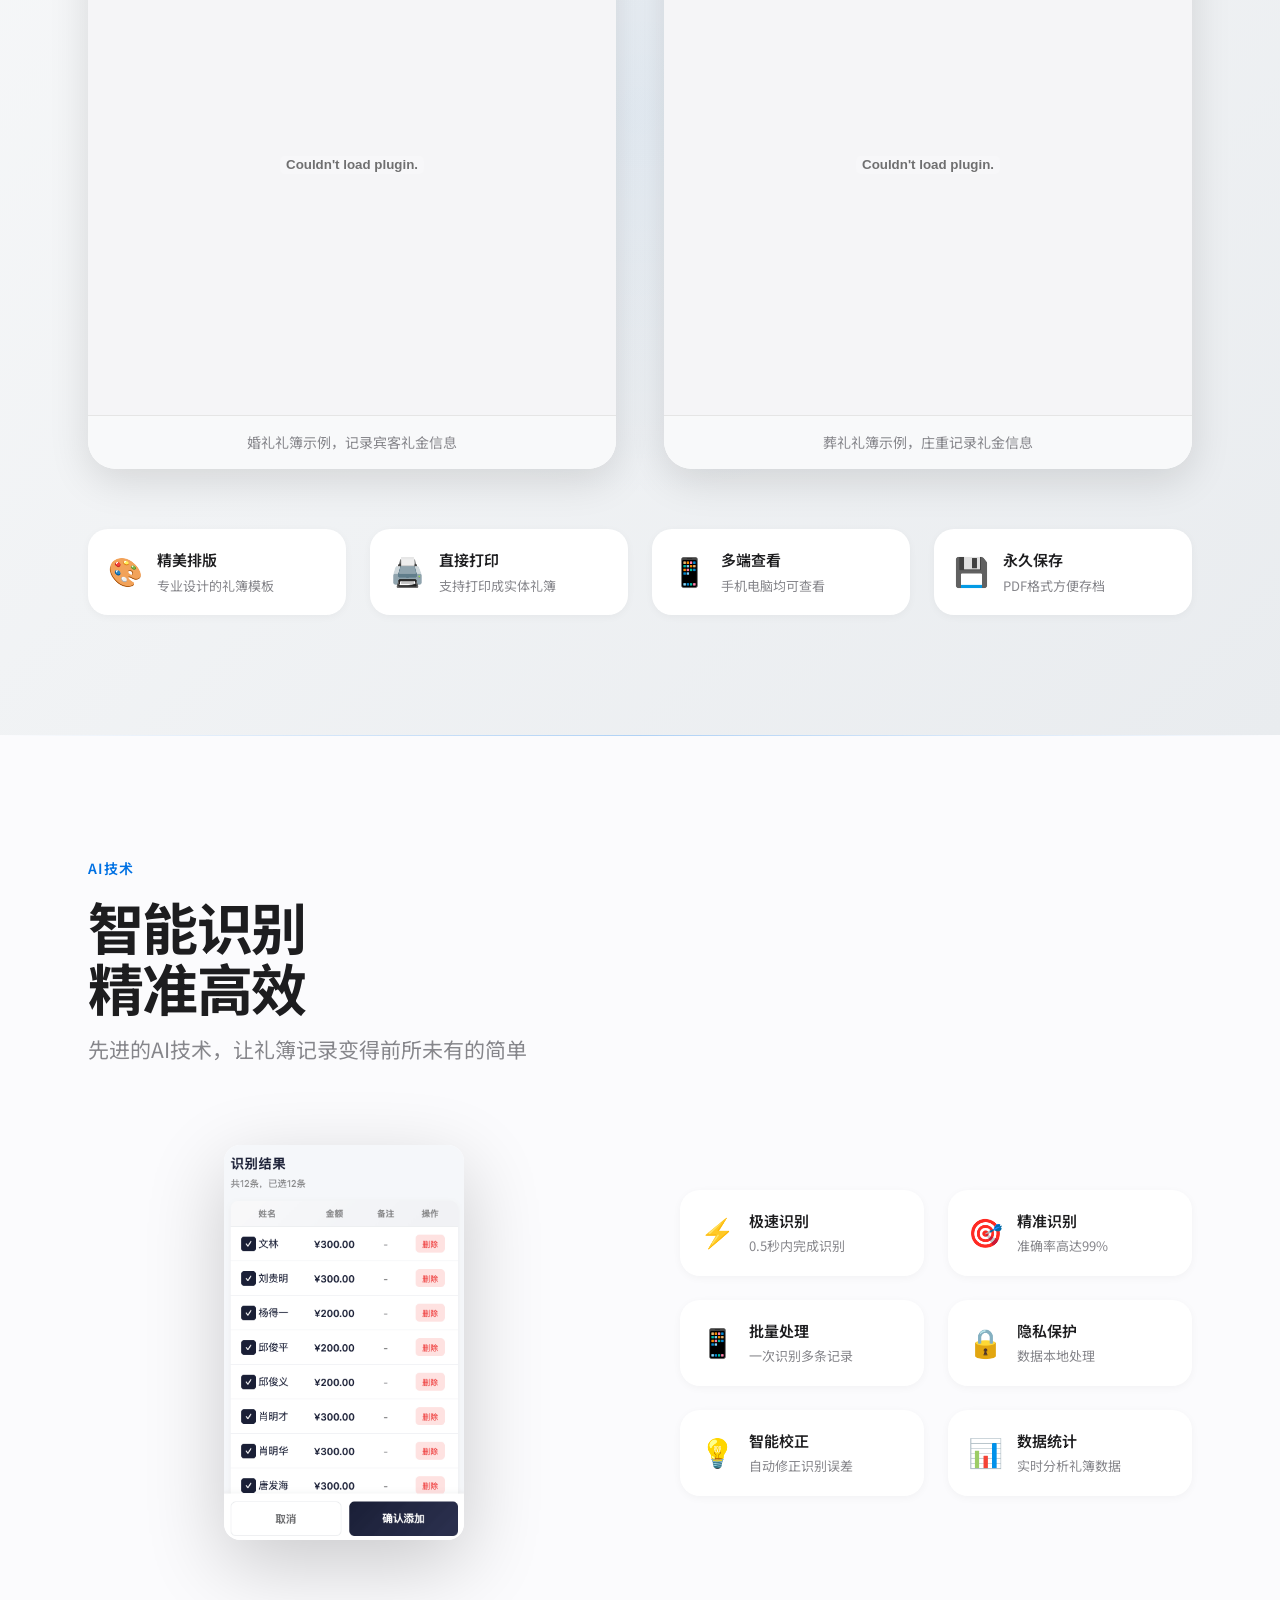
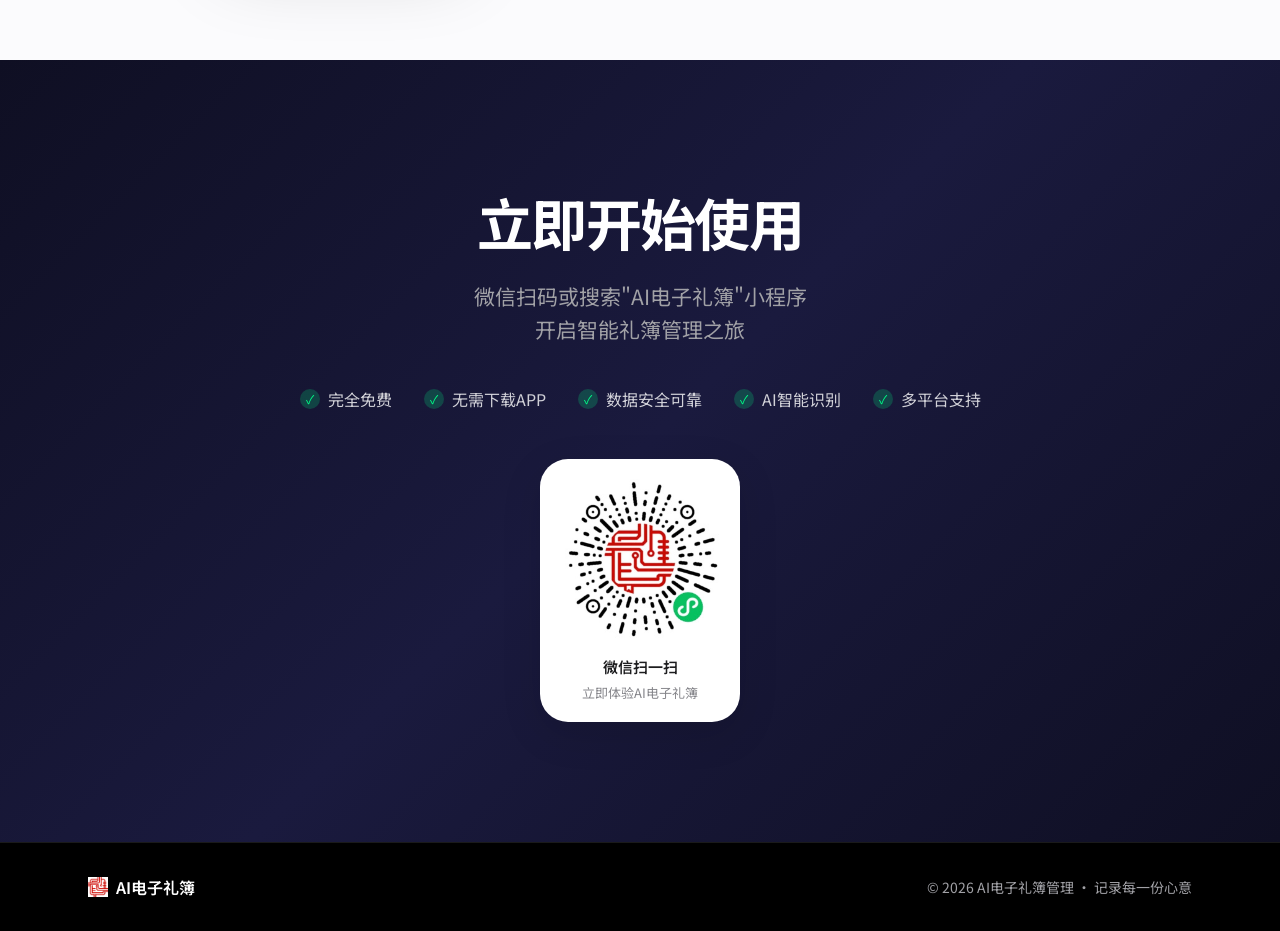
==== commit 9b1d8f8c: "feat(SEO): 优化 SEO，添加 sitemap.xml 和 robots.txt 文件，优化图片 alt 标签和页面内容" ====
--- a/index.html
+++ b/index.html
@@ -3,32 +3,32 @@
   <head>
     <meta charset="UTF-8" />
     <meta name="viewport" content="width=device-width, initial-scale=1.0" />
-    <title>礼簿 - 智能礼簿管理工具，记录每一份心意</title>
+    <title>AI电子礼簿 - 智能礼簿管理工具，记录每一份心意</title>
     <meta
       name="description"
-      content="礼簿是一款智能礼簿管理工具，支持AI识别、Excel导出导入、家庭共享、PDF打印等功能，让传统礼尚往来更加便捷高效。"
+      content="AI电子礼簿是一款智能礼簿管理工具，支持AI识别、Excel导出导入、家庭共享、PDF打印等功能，让传统礼尚往来更加便捷高效。"
     />
     <meta
       name="keywords"
-      content="礼簿,智能礼簿,AI识别,Excel导出,家庭共享,PDF打印,礼金管理"
+      content="AI电子礼簿,智能礼簿,AI识别,Excel导出,家庭共享,PDF打印,礼金管理"
     />
     <meta name="robots" content="index, follow" />
     <link rel="canonical" href="/" />
-    <meta property="og:title" content="礼簿 - 智能礼簿管理工具" />
+    <meta property="og:title" content="AI电子礼簿 - 智能礼簿管理工具" />
     <meta
       property="og:description"
-      content="礼簿是一款智能礼簿管理工具，支持AI识别、Excel导出导入、家庭共享、PDF打印等功能，让传统礼尚往来更加便捷高效。"
+      content="AI电子礼簿是一款智能礼簿管理工具，支持AI识别、Excel导出导入、家庭共享、PDF打印等功能，让传统礼尚往来更加便捷高效。"
     />
     <meta property="og:type" content="website" />
     <meta property="og:url" content="/" />
-    <meta property="og:image" content="./images/home.png" />
+    <meta property="og:image" content="./images/logo.png" />
     <meta name="twitter:card" content="summary_large_image" />
-    <meta name="twitter:title" content="礼簿 - 智能礼簿管理工具" />
+    <meta name="twitter:title" content="AI电子礼簿 - 智能礼簿管理工具" />
     <meta
       name="twitter:description"
-      content="礼簿是一款智能礼簿管理工具，支持AI识别、Excel导出导入、家庭共享、PDF打印等功能，让传统礼尚往来更加便捷高效。"
+      content="AI电子礼簿是一款智能礼簿管理工具，支持AI识别、Excel导出导入、家庭共享、PDF打印等功能，让传统礼尚往来更加便捷高效。"
     />
-    <meta name="twitter:image" content="./images/home.png" />
+    <meta name="twitter:image" content="./images/logo.png" />
     <link rel="stylesheet" href="./styles/styles.css" />
     <link
       href="https://fonts.googleapis.com/css2?family=Noto+Sans+SC:wght@300;400;500;600;700;800&display=swap"
@@ -39,8 +39,8 @@
     <nav class="navbar">
       <div class="nav-container">
         <div class="nav-logo">
-          <span class="logo-icon">📖</span>
-          <span class="logo-text">礼簿</span>
+          <img src="./images/logo.png" alt="AI电子礼簿" class="logo-image" />
+          <span class="logo-text">AI电子礼簿</span>
         </div>
         <ul class="nav-menu">
           <li><a href="#hero">首页</a></li>
@@ -64,13 +64,13 @@
       </div>
       <div class="hero-content">
         <h1 class="hero-title">
-          <span class="title-line title-line-1">礼簿</span>
+          <span class="title-line title-line-1">AI电子礼簿</span>
           <span class="title-line title-line-2"
             >智能礼簿管理工具 - 记录每一份心意</span
           >
         </h1>
         <p class="hero-subtitle">
-          智能礼簿管理工具，支持AI识别、Excel导出导入、家庭共享、PDF打印等功能，让传统礼尚往来更加便捷高效
+          AI电子礼簿，支持AI识别、Excel导出导入、家庭共享、PDF打印等功能，让传统礼尚往来更加便捷高效
         </p>
         <div class="hero-cta">
           <a href="#download" class="btn btn-primary">
@@ -92,6 +92,17 @@
             </svg>
           </a>
         </div>
+        <div class="hero-qr">
+          <div class="qr-container" data-aos="zoom-in">
+            <img
+              src="./images/qrcode.jpg"
+              alt="AI电子礼簿小程序二维码 - 智能礼簿管理工具"
+              class="qr-image"
+            />
+            <p class="qr-text">微信扫一扫</p>
+            <p class="qr-subtext">立即体验AI电子礼簿</p>
+          </div>
+        </div>
       </div>
       <div class="scroll-indicator">
         <div class="scroll-line"></div>
@@ -474,7 +485,7 @@
         <div class="download-content">
           <h2 class="download-title">立即开始使用</h2>
           <p class="download-desc">
-            微信扫码或搜索"礼簿"小程序<br />开启智能礼簿管理之旅
+            微信扫码或搜索"AI电子礼簿"小程序<br />开启智能礼簿管理之旅
           </p>
           <div class="download-features">
             <div class="download-feature" data-aos="zoom-in">
@@ -518,11 +529,11 @@
             <div class="qr-container" data-aos="zoom-in">
               <img
                 src="./images/qrcode.jpg"
-                alt="礼簿小程序二维码 - 智能礼簿管理工具"
+                alt="AI电子礼簿小程序二维码 - 智能礼簿管理工具"
                 class="qr-image"
               />
               <p class="qr-text">微信扫一扫</p>
-              <p class="qr-subtext">立即体验智能礼簿</p>
+              <p class="qr-subtext">立即体验AI电子礼簿</p>
             </div>
           </div>
         </div>
@@ -533,11 +544,15 @@
       <div class="container">
         <div class="footer-content">
           <div class="footer-brand">
-            <span class="footer-logo">📖</span>
-            <span class="footer-name">礼簿</span>
+            <img
+              src="./images/logo.png"
+              alt="AI电子礼簿"
+              class="footer-logo-image"
+            />
+            <span class="footer-name">AI电子礼簿</span>
           </div>
           <p class="footer-copyright">
-            © <span id="current-year"></span> 礼簿管理 · 记录每一份心意
+            © <span id="current-year"></span> AI电子礼簿管理 · 记录每一份心意
           </p>
         </div>
       </div>
--- a/styles/styles.css
+++ b/styles/styles.css
@@ -95,6 +95,25 @@
   animation: pulse 2s ease-in-out infinite;
 }
 
+.logo-image {
+  width: 24px;
+  height: 24px;
+  object-fit: contain;
+}
+
+.footer-logo-image {
+  width: 20px;
+  height: 20px;
+  object-fit: contain;
+}
+
+.hero-qr {
+  display: flex;
+  justify-content: center;
+  margin-top: 40px;
+  animation: fadeIn 1s ease 1.2s both;
+}
+
 @keyframes pulse {
   0%,
   100% {
